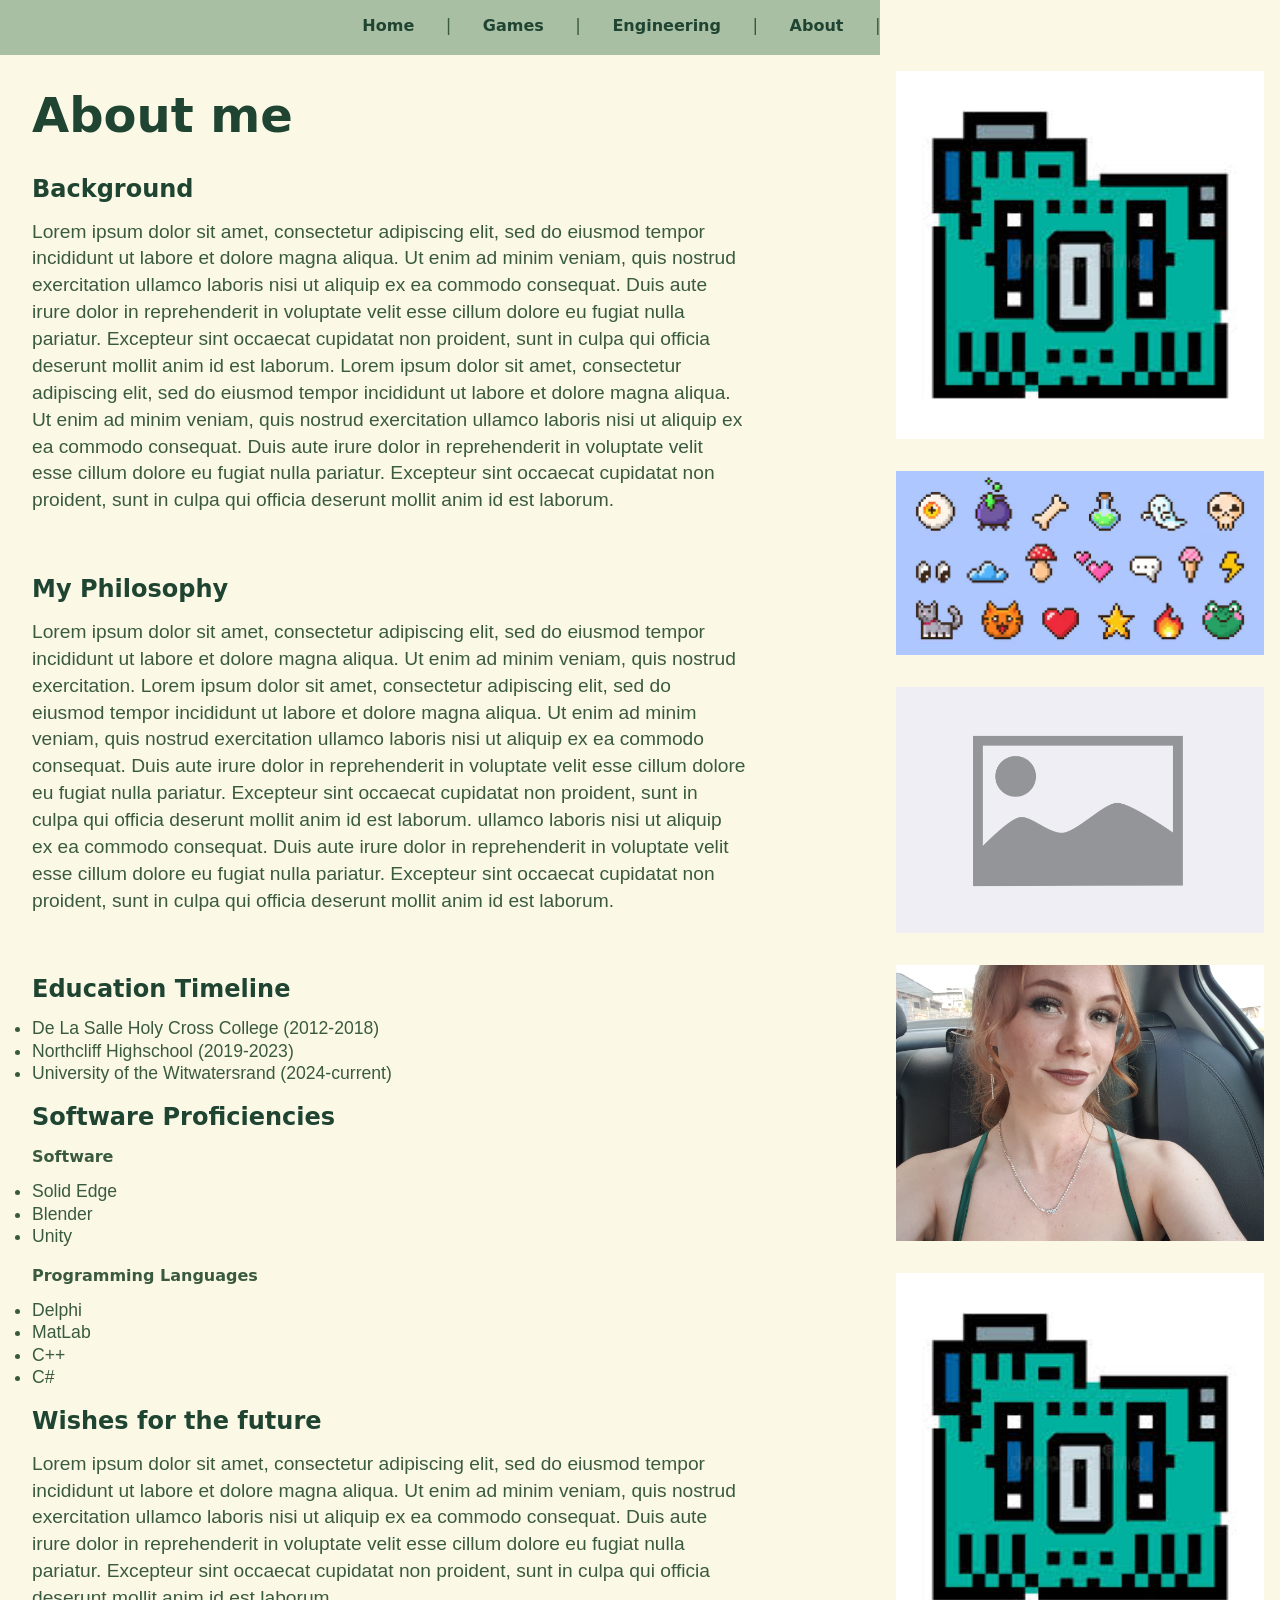
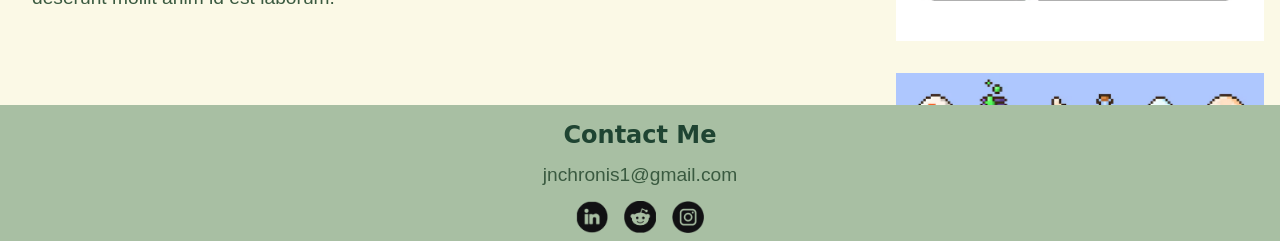
==== HTML/AboutMe.html @ 2c2c568b "adding in download svg and adding more text for loren ipsum" ====
<!DOCTYPE html>
<html lang="en">
<head>
    <meta charset="UTF-8">
    <meta name="viewport" content="width=device-width, initial-scale=1.0">
    <link rel="stylesheet" href="../CSS/style.css">
    <script src="../JS/PersistentElements.js" defer></script>
    <title>JC - About Me</title>
</head>
<body id="about-page-body" class="theme-green-light">
    <div id="nav-wrapper">
        <nav id="persistent-nav"></nav>
        </div>
          <main id="about-content">
        <h1>About me</h1>
        <h2>Background</h2>
        <p>Lorem ipsum dolor sit amet, consectetur adipiscing elit, sed do eiusmod tempor incididunt ut labore et dolore magna aliqua. Ut enim ad minim veniam, quis nostrud exercitation ullamco laboris nisi ut aliquip ex ea commodo consequat. Duis aute irure dolor in reprehenderit in voluptate velit esse cillum dolore eu fugiat nulla pariatur. Excepteur sint occaecat cupidatat non proident, sunt in culpa qui officia deserunt mollit anim id est laborum. Lorem ipsum dolor sit amet, consectetur adipiscing elit, sed do eiusmod tempor incididunt ut labore et dolore magna aliqua. Ut enim ad minim veniam, quis nostrud exercitation ullamco laboris nisi ut aliquip ex ea commodo consequat. Duis aute irure dolor in reprehenderit in voluptate velit esse cillum dolore eu fugiat nulla pariatur. Excepteur sint occaecat cupidatat non proident, sunt in culpa qui officia deserunt mollit anim id est laborum.
</p>
        <h2>My Philosophy</h2>
        <p>Lorem ipsum dolor sit amet, consectetur adipiscing elit, sed do eiusmod tempor incididunt ut labore et dolore magna aliqua. Ut enim ad minim veniam, quis nostrud exercitation. Lorem ipsum dolor sit amet, consectetur adipiscing elit, sed do eiusmod tempor incididunt ut labore et dolore magna aliqua. Ut enim ad minim veniam, quis nostrud exercitation ullamco laboris nisi ut aliquip ex ea commodo consequat. Duis aute irure dolor in reprehenderit in voluptate velit esse cillum dolore eu fugiat nulla pariatur. Excepteur sint occaecat cupidatat non proident, sunt in culpa qui officia deserunt mollit anim id est laborum. ullamco laboris nisi ut aliquip ex ea commodo consequat. Duis aute irure dolor in reprehenderit in voluptate velit esse cillum dolore eu fugiat nulla pariatur. Excepteur sint occaecat cupidatat non proident, sunt in culpa qui officia deserunt mollit anim id est laborum.
</p>
        <h2>Education Timeline</h2>
        <ul>
            <li>De La Salle Holy Cross College (2012-2018)</li>
            <li>Northcliff Highschool (2019-2023)</li>
            <li>University of the Witwatersrand (2024-current)</li>

        </ul>
        <h2>Software Proficiencies</h2>
        <h3>Software</h3>
        <ul>
            <li>Solid Edge</li>
            <li>Blender</li>
            <li>Unity</li>
        </ul>
        <h3>Programming Languages</h3>
        <ul>
            <li>Delphi</li>
            <li>MatLab</li>
            <li>C++</li>
            <li>C#</li>
        </ul>
        <h2>Wishes for the future</h2>
        <p>Lorem ipsum dolor sit amet, consectetur adipiscing elit, sed do eiusmod tempor incididunt ut labore et dolore magna aliqua. Ut enim ad minim veniam, quis nostrud exercitation ullamco laboris nisi ut aliquip ex ea commodo consequat. Duis aute irure dolor in reprehenderit in voluptate velit esse cillum dolore eu fugiat nulla pariatur. Excepteur sint occaecat cupidatat non proident, sunt in culpa qui officia deserunt mollit anim id est laborum.
</p>
</main>
<div id="about-me-carousel">
    <div class="carousel-track-about-me">
        <img src="../Media/engineering.png" alt="">
        <img src="../Media/games.png" alt="">
        <img src="../Media/image.png" alt="">
        <img src="../Media/me.jpg" alt="">

        <!-- duplicated for seamless loop -->
        <img src="../Media/engineering.png" alt="">
        <img src="../Media/games.png" alt="">
        <img src="../Media/image.png" alt="">
        <img src="../Media/me.jpg" alt="">
    </div>
</div>


        <section id="contact-me"></section>
</body>
</html>
---- CSS/style.css ----
* {
    margin: 0;
    padding: 0;
    box-sizing: border-box;
}

/* GLOBAL LAYOUT */
html, body {
    height: 100%;
}

body {
    min-height: 100vh;
    display: flex;
    flex-direction: column;
    overflow-x: hidden;
}

/* font and background variables */
:root {
    --font-header: "Press Start 2P", system-ui;
    --font-body: "Cabin", sans-serif;

    --cream: #fbf9e6;

    /* Green */
    --green-300: #a8bfa3;
    --green-700: #3a5a40;
    --green-900: #1f4432;

    /* Blue */
    --blue-300: #afc4d6;
    --blue-700: #3b5876;
    --blue-900: #2e435e;
}

.theme-green-light {
    --bg-primary: var(--green-300);
    --bg-secondary: var(--cream);

    --text-heading: var(--green-900);
    --text-body: var(--green-700);

    --nav-bg: var(--green-300);
    --footer-bg: var(--cream);

    --link-colour: var(--green-700);
    --link-hover: var(--green-900);
}

.theme-green-dark {
    --bg-primary: var(--green-900);
    --bg-secondary: var(--green-700);

    --text-heading: var(--green-300);
    --text-body: var(--cream);

    --nav-bg: var(--green-900);
    --footer-bg: var(--green-700);

    --link-colour: var(--cream);
    --link-hover: var(--green-300);
}

.theme-blue-light {
    --bg-primary: var(--blue-300);
    --bg-secondary: var(--cream);

    --text-heading: var(--blue-900);
    --text-body: var(--blue-700);

    --nav-bg: var(--blue-300);
    --footer-bg: var(--cream);

    --link-colour: var(--blue-700);
    --link-hover: var(--blue-900);
}

.theme-blue-dark {
    --bg-primary: var(--blue-900);
    --bg-secondary: var(--blue-700);

    --text-heading: var(--blue-300);
    --text-body: var(--cream);

    --nav-bg: var(--blue-900);
    --footer-bg: var(--blue-700);

    --link-colour: var(--cream);
    --link-hover: var(--blue-300);
}

/* Global text */
h1, h2{
    font-family: var(--font-header);
    color: var(--text-heading);
}

a {
    font-family: var(--font-header);
    color: var(--link-colour);
}

h1 {
    padding-bottom: 2rem;
    font-size: 3rem;
}

h2 {
    padding-bottom: 1rem;
    font-size: 1.5rem;
}

h3 {
        font-family: var(--font-header);
        color: var(--text-body);
        font-size: 1rem;
        padding-bottom: 1rem;

}


p {
    padding-bottom: 1.8rem;
    font-family: var(--font-body);
        color: var(--text-body);
    font-variation-settings:
    "wdth" 100;
    font-size: 1.2rem;

    line-height: 1.4;
    margin-bottom: 2rem;
}

li {
    padding-bottom: 0.2rem;
    font-family: var(--font-body);
    color: var(--text-body);
    font-variation-settings:
    "wdth" 100;
    font-size: 1.1rem;

    line-height: 1.1;
    
}

ul {
    padding-bottom: 1rem;
}



/* STICKY NAV */

#persistent-nav {
    grid-area: nav;
    position: sticky;
    top: 0;
    z-index: 1000;
    margin: 0;
    padding-top: 1rem;
    padding-bottom: 0;
    display: flex;
    justify-content: flex-end;
    background-color: var(--nav-bg);
}

#persistent-nav ul {
    display: flex;
    gap: 2rem;
    list-style: none;
    align-items: center;
}

#persistent-nav a {
    font-size: 1rem;
    font-weight: 600;
    color: var(--text-heading);
    text-decoration: none;
}

#persistent-nav a:hover {
    color: var(--text-body);
    text-decoration: underline;
}

/* CONTACT SECTION */

#contact-me {
    grid-area: contact;
    background-color: var(--footer-bg);
    z-index: 10;
    display: flex;
    flex-direction: column;
    align-items: center;
    justify-content: center;
    position: relative;
    text-align: center;
    padding-top: 1rem;

}

#contact-me h2 {
    padding-bottom: 0.8rem;
}

#contact-me p {
    padding-bottom: 0.8rem;
}

#email-address {
    margin: 0;
}

#contact-me ul {
    display: flex;
    justify-content: center;
    align-items: center;
    gap: 1rem;
    list-style-type: none;
    padding: 0;
}

#contact-me img {
    width: 2rem;
    height: 2rem;
}


/* HOME PAGE */

#home-page-body {
    background-color: var(--bg-primary);

    display: grid;
    grid-template-rows: auto auto 1fr auto;
    grid-template-columns: 1.8fr 1.2fr;

    grid-template-areas:
        "nav nav"
        "header holder"
        "image links"
        "contact contact";
}

#preview-image {
    transition: opacity 0.25s ease;
    opacity: 1;
}

#hero-text {
    grid-area: header;
    padding-right: 1rem;
    text-align: right;
}

#web-title {
    font-size: 4.9rem;
    padding-top: 3rem;
    padding-bottom: 0rem;
    line-height: 1;
}

#hero-text h2 {
    font-size: 1rem;
    padding: 0.5rem 0;
    margin-top: 0.5rem;
}

/* HOME LINKS */
#home-image,
#home-links,
#home-links ul {
    min-height: 0;
    min-width: 0;
}

#home-links {
    grid-area: links;
    height: 100%;
}

#home-links ul {
    height: 100%;
    display: flex;
    flex-direction: column;
    justify-content: space-evenly;
    list-style: none;
}

#home-links a {
    font-size: 2.3rem;
    font-weight: 600;
    text-decoration: none;
        color: var(--text-heading);
}

#home-links a:hover {
        color: var(--text-body);
}

/* IMAGE */
#home-image {
    grid-area: image;
    padding: 1rem;
    display: flex;
    justify-content: right;
    width: 100%;
    height: 100%;
}

#home-image img {
    height: 100%;
    width: auto;
    object-fit: contain;
}

/* ABOUT PAGE */


/* Carousel */
#about-page-body {
    background-color: var(--bg-secondary);
    min-height: 100vh;
    display: grid;

    grid-template-columns: 1fr 400px;
    grid-template-rows: auto 1fr auto;

    grid-template-areas:
        "nav nav"
        "content image"
        "contact contact";
}

#about-me-carousel {
    grid-area: image;

   /* width: 400px;*/
    height: 100%;

    overflow: hidden;

    justify-self: end;
    align-self: stretch;

    position: relative;
}

#about-content {
    grid-area: content;
    padding: 2rem;
    margin-right: 8vw;
}


#about-page-body #contact-me {
    background-color: var(--bg-primary);
}

.carousel-track-about-me {
    display: flex;
    flex-direction: column;
    animation: scrollUp 50s linear infinite;
}

.carousel-track-about-me img {
    width: 100%;
    padding: 1rem;
    height: auto;
    display: block;
}

@keyframes scrollUp {
    0% {
        transform: translateY(0);
    }
    100% {
        transform: translateY(-50%);
    }
}

/* pause on hover */
#about-me-carousel:hover .carousel-track-about-me {
    animation-play-state: paused;
}


/* GAMES PAGE*/
#games-page-body {
    background-color: var(--bg-primary);
    display: grid;
    grid-template-rows: auto auto 1fr auto;
    grid-template-areas:
        "nav"
        "header"
        "content"
        "contact";

}

#Games {
    grid-area: content;
}

#games-page-body h1 {
        padding-top: 2rem;
}

#games-page-body h1,
#games-page-body h2 {
    
    grid-area: header;
    display: flex;
    justify-content: center;
    padding-left: 2rem;
}

.game-section {
    margin-bottom: 2rem;
}

.carousel-games
{
    display: flex;
    align-items: center;
    justify-content: center;
    gap: 2rem;
}

.carousel-track
{
    display: flex;
    gap: 2rem;
}

.game-card
{
    width: 20rem;
    display: flex;
    flex-direction: column;
    align-items: center;

    cursor: pointer;
}

.game-thumbnail
{
    width: 100%;
    aspect-ratio: 16 / 9;
    object-fit: cover;
    border-radius: 1rem;
}

.game-title
{
    margin-top: 0.75rem;
    text-align: center;
}

#Games button {
    border: 0;
    font-size: 1rem;
    transform: translateY(-40%);
    width: 2rem;
    height: 3rem;
    background: rgba(0,0,0,0.2);
    color: rgb(0, 0, 0);
    border-radius: 40%;
    backdrop-filter: blur(4px);
}

#back-to-games {
    grid-area: return;
    padding: 1rem;
}

/*INDIVIDUAL BOARDGAME PAGE*/

#indiv-boardgame-page-body {
    background-color: var(--bg-secondary);
   /* min-height: 100vh;*/
    display: grid;
    grid-template-rows: auto auto 1fr auto;
    grid-template-areas:
        "nav"
        "return"
        "content"
        "contact";
}

#indiv-boardgame-page-body #contact-me {
    grid-area: contact;
    background-color: var(--bg-primary);
}

#boardgame-page {
    grid-area: content;
    max-width: 1920px;
    width: 100%;
    padding-left: 2rem;
    padding-right: 4rem;

}

#boardgame-page header {
    margin-top: 1rem;
    margin-bottom: 2rem;
}

#game-title {
    padding-bottom: 0.1rem;
}

#game-meta {
    font-style: bold;
    margin: 0;
    padding: 0;
    
}


#boardgame-page p {
    margin-bottom: 2rem;
}


#boardgame-page .hero-image {
    display: flex;
    flex-direction: column;
    align-items: center;
    text-align: center;
    justify-self: center;
    width: 100%;
    max-width: 40rem;
    margin-bottom: 2rem;
}

.hero-image img {
    width: 1rem;
    height: auto;
    border-radius: 0.5rem;
}

#play-title {
    display: flex;
        justify-content: center;
        margin: 0;
}

#download-links {
    display: flex;
    flex-direction: row;
    align-items: center;
    justify-content: center;
    gap: 10rem;
    width: 100%;
    margin-top: 3rem;
    margin-bottom: 3rem;
}

#download-links a {
    font-family: var(--font-body);
    font-size: 1.2rem;
    text-decoration: none;
    padding: 0.8rem 1.2rem;

    color: var(--text-heading);

    transition: transform 0.2s ease;
}


#download-links a:hover {
    transform: translateY(-2px);
}


.image-pair {
    display: grid;
    align-items: center;
    text-align: center;
    justify-self: center;
    grid-auto-flow: column;
    grid-auto-columns: 1fr;
    gap: 1rem;
    width: 100%;
    max-width: 50rem;
    margin-bottom: 2rem;
}

.image-pair img,
.hero-image img {
    width: 100%;
    height: auto;
    border-radius: 0.5rem;
    object-fit:scale-down;
}

.download-icon {
    width: 1.2rem;
    height: 1.2rem;
    flex-shrink: 0;
    transform: translateY(10%);
}





/*INDIVIDUAL VIDEOGAME PAGE*/


/*INDIVIDUAL GAMEBLOG PAGE*/
#indiv-gameblog-page-body {
    background-color: var(--bg-secondary);
   /* min-height: 100vh;*/
    display: grid;
    grid-template-rows: auto auto 1fr auto;

    grid-template-areas:
        "nav"
        "return"
        "content"
        "contact";
}

#indiv-gameblog-page-body #contact-me {
    grid-area: contact;
    background-color: var(--bg-primary);
}

#blog-page {
    grid-area: content;
}

#back-to-games {
    grid-area: return;
    padding: 1rem;
}

#project-container {
    grid-area: content;
    max-width: 1920px;
    width: 100%;
    padding-left: 2rem;
    padding-right: 4rem;
}

.project-header {
    margin-top: 1rem;
    margin-bottom: 2rem;
}

.project-header p {
    margin-bottom: 0;
    padding: 0;
}

.project-header h1 {
        margin-bottom: 0;
    padding: 0;
}

.project-text-block {
    margin-bottom: 2rem;
}

#blog-page .hero-image {
    display: flex;
    flex-direction: column;
    align-items: center;
    text-align: center;
    justify-self: center;
    width: 100%;
    max-width: 40rem;
    margin-bottom: 2rem;
}

#hero-image img {
    width: 1rem;
    height: auto;
    border-radius: 0.5rem;
}



.project-image-group {
    display: grid;
    display: flex;
    align-items: center;
    text-align: center;
    justify-self: center;
    grid-auto-flow: column;
    grid-auto-columns: 1fr;
    gap: 1rem;
    width: 100%;
    max-width: 50rem;
    margin-bottom: 2rem;
}

.project-image-group img,
.project-image-block img {
    width: 100%;
    height: auto;
    border-radius: 0.5rem;
    object-fit:scale-down;
}

.download-icon {
    width: 1.2rem;
    height: 1.2rem;
    flex-shrink: 0;
}

.download-link {
    display: inline-flex; 
    align-items: center;
    gap: 0.6rem;
    font-family: var(--font-body);
    text-decoration: none;

    padding: 0.8rem 1.2rem;
    border-radius: 0.5rem;

    background-color: var(--bg-secondary);
    color: var(--text-heading);

    transition: transform 0.2s ease;
}

.download-link:hover {
    transform: translateY(-2px);
}

/* ENGINEERING PAGE */
#engineering-page-body {
    background-color: var(--bg-primary);

    display: grid;
    grid-template-rows: auto auto 1fr auto;

    grid-template-areas:
        "nav"
        "header"
        "content"
        "contact";

}

#engineering-page-body h1 {
    grid-area: header;
    display: flex;
    justify-content: center;
    align-content: center;
    padding-top: 2rem;

}

#projects-container {
    grid-area: content;
    display: grid;
    grid-template-columns: repeat(2, 30rem);
    justify-content: center;
    justify-items: center;
    column-gap: 3rem;
    row-gap: 2rem;

    max-width: 900px;
    margin: 0 auto;
    padding: 2rem;
}

/* CARD */
.project-card {
   /* background-color:var(--bg-secondary);*/
    width: 25rem;
    height: 18rem;
    display: flex;
    flex-direction: column;
    align-items: center;
    cursor: pointer;
    border: none;
    transition: transform 0.3s ease;
    margin-bottom: 10rem;
}



.project-thumbnail {
    padding-top: 1rem;
    width: 23rem;
    height: 15rem ;
    max-width: 100%;

    object-fit: cover;
    display: block;

    border-radius: 0.5rem;
}

/* TITLE */
.project-title {
    font-family: var(--font-body);
    margin-top: 0.75rem;
    font-size: 1.1rem;
    font-weight: 500;
    text-align: center;
}

/* STAGGER EFFECT FOR PROJECTS (ZIG-ZAG) */
.project-card:nth-child(even) {
    transform: translateY(15rem);
}

/*INDIVIDUAL ENGINEERING PAGE*/

#indiv-engineering-page-body {
    background-color: var(--bg-secondary);
   /* min-height: 100vh;*/
    display: grid;
    grid-template-rows: auto auto 1fr auto;

    grid-template-areas:
        "nav"
        "return"
        "content"
        "contact";
}

#indiv-engineering-page-body #contact-me {
    grid-area: contact;
    background-color: var(--bg-primary);
}

#back-to-eng {
    grid-area: return;
    padding: 1rem;
}

#project-container {
    grid-area: content;
    max-width: 1920px;
    width: 100%;
    padding-left: rem;
    padding-right: 4rem;
}

.project-header {
    margin-top: 1rem;
    margin-bottom: 2rem;
}

.project-header p {
    margin-bottom: 0;
    padding: 0;
}

.project-header h1 {
        margin-bottom: 0;
    padding: 0;
}

.project-text-block {
    margin-bottom: 2rem;
}

.project-image-block {
    display: flex;
    flex-direction: column;
    align-items: center;
    text-align: center;
    justify-self: center;
    width: 100%;
    max-width: 40rem;
    margin-bottom: 2rem;
}

.project-image-block img {
    width: 20rem;
    height: auto;
    border-radius: 0.5rem;
}

.project-download-block {
    display: flex;
    flex-direction: column;
    align-items: center;
    justify-content: center;

    width: 100%;
    margin-top: 4rem;
    margin-bottom: 2rem;
}



.project-image-group {
    display: grid;
    display: flex;
    align-items: center;
    text-align: center;
    justify-self: center;
    grid-auto-flow: column;
    grid-auto-columns: 1fr;
    gap: 1rem;
    width: 100%;
    max-width: 50rem;
    margin-bottom: 2rem;
}

.project-image-group img,
.project-image-block img {
    width: 100%;
    height: auto;
    border-radius: 0.5rem;
    object-fit:scale-down;
}

.download-icon {
    width: 1.2rem;
    height: 1.2rem;
    flex-shrink: 0;
}

.download-link {
    display: inline-flex; 
    align-items: center;
    gap: 0.6rem;
    font-family: var(--font-body);
    text-decoration: none;

    padding: 0.8rem 1.2rem;
    border-radius: 0.5rem;

    background-color: var(--bg-secondary);
    color: var(--text-heading);

    transition: transform 0.2s ease;
}

.download-link:hover {
    transform: translateY(-2px);
}
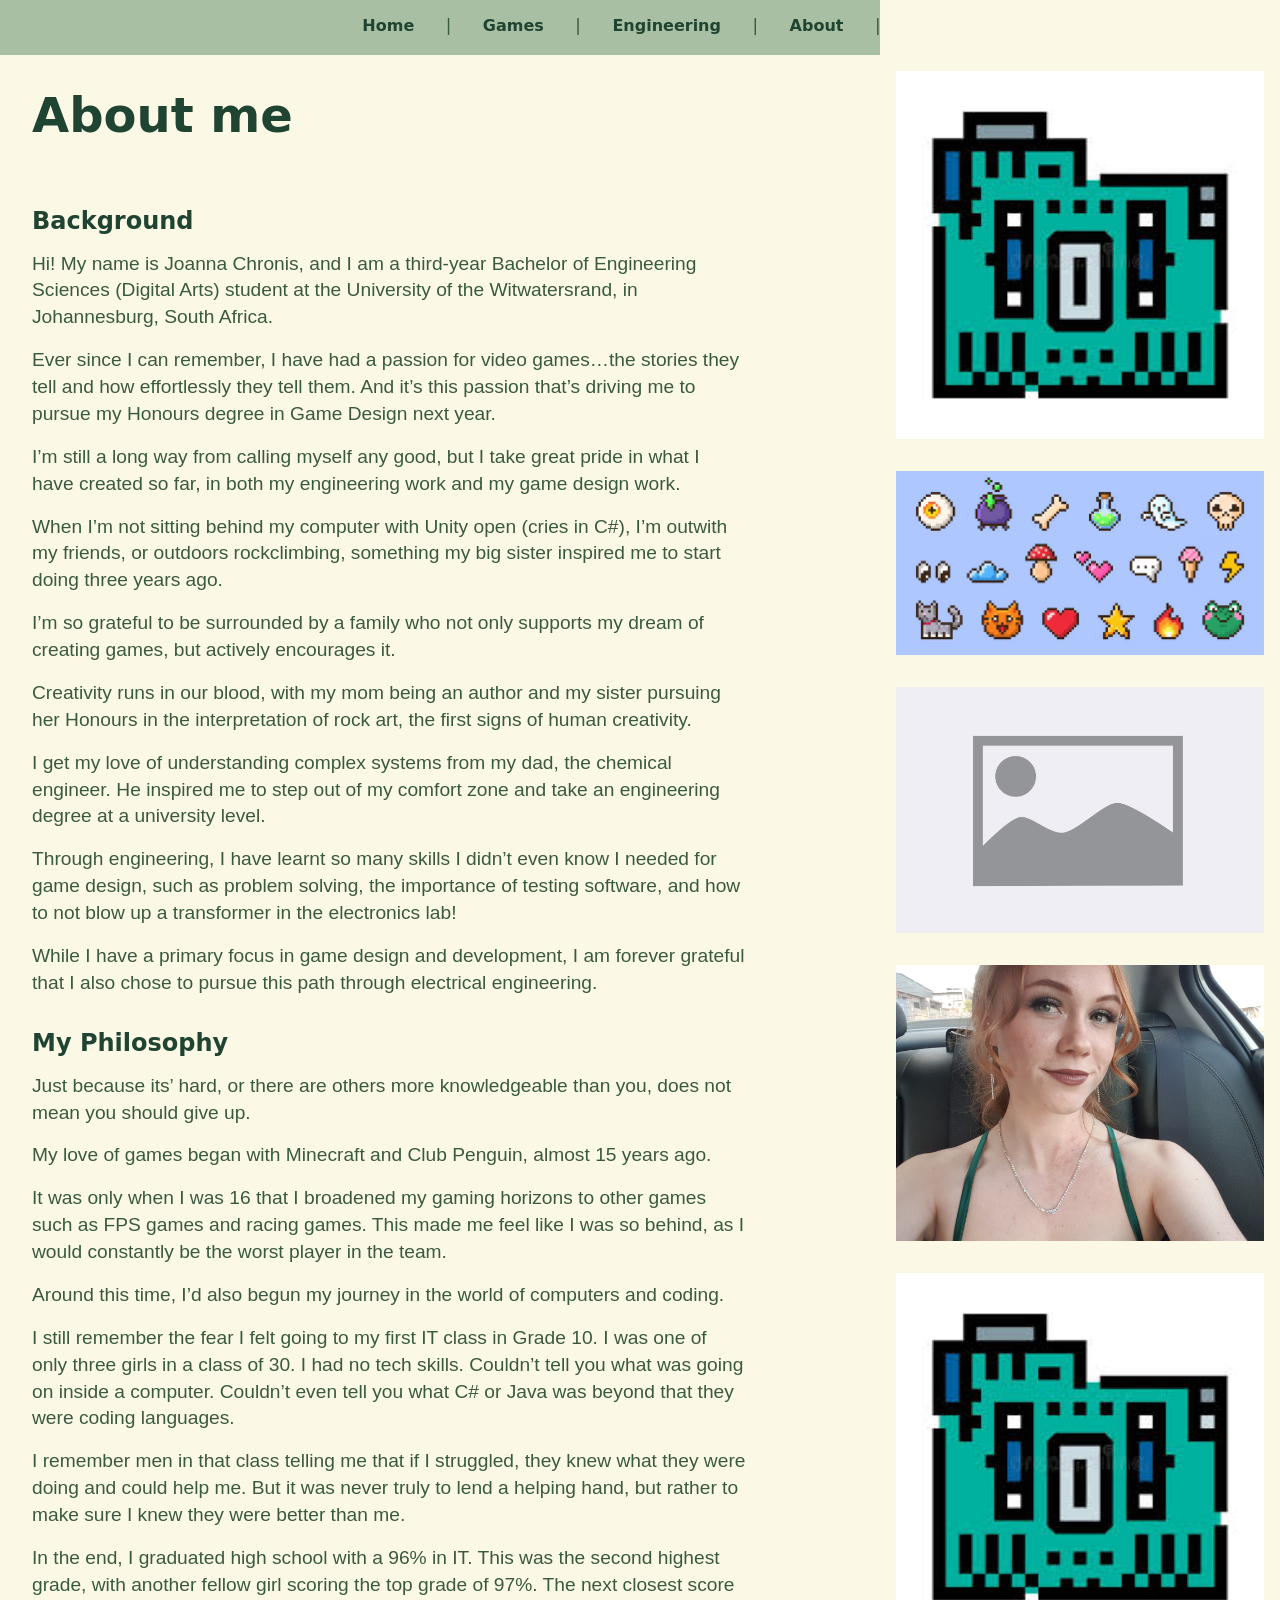
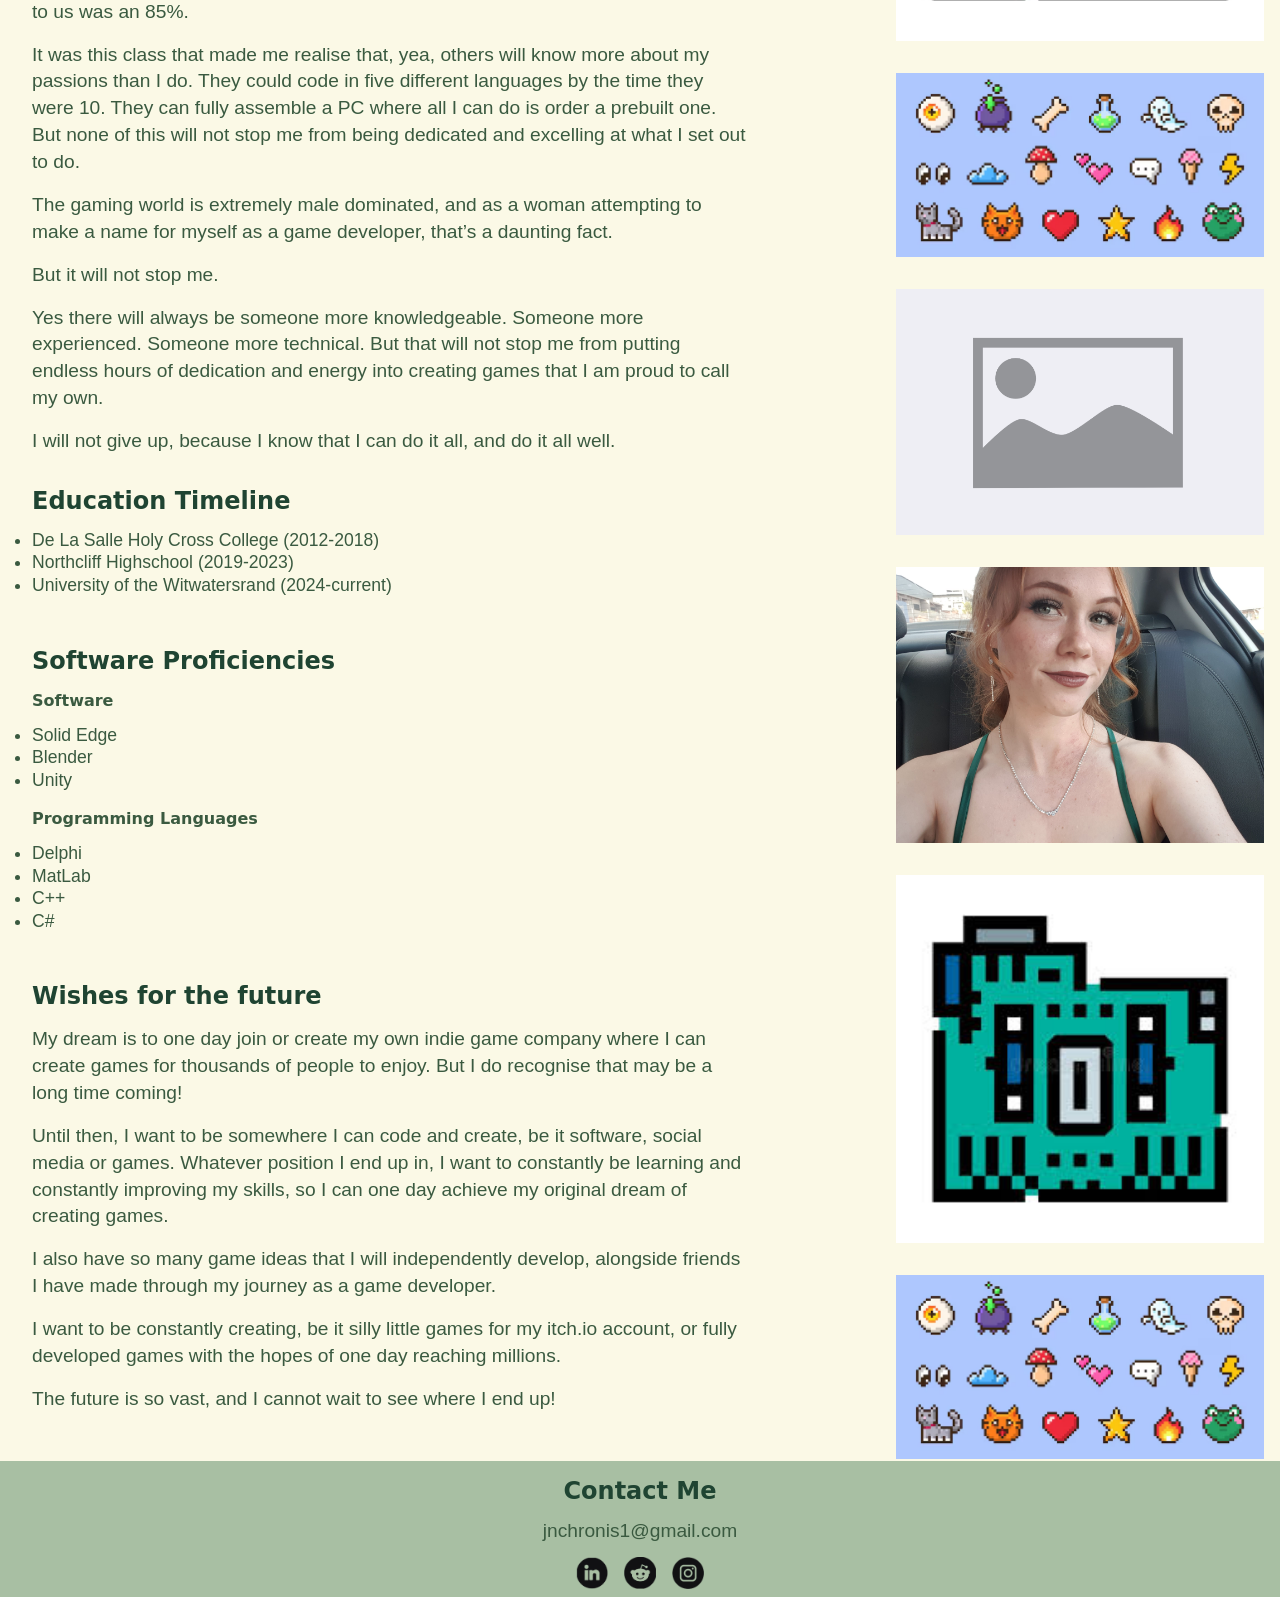
==== commit 95264a3c: "About Me text - no images yet" ====
--- a/HTML/AboutMe.html
+++ b/HTML/AboutMe.html
@@ -13,13 +13,36 @@
         </div>
           <main id="about-content">
         <h1>About me</h1>
+
+
         <h2>Background</h2>
-        <p>Lorem ipsum dolor sit amet, consectetur adipiscing elit, sed do eiusmod tempor incididunt ut labore et dolore magna aliqua. Ut enim ad minim veniam, quis nostrud exercitation ullamco laboris nisi ut aliquip ex ea commodo consequat. Duis aute irure dolor in reprehenderit in voluptate velit esse cillum dolore eu fugiat nulla pariatur. Excepteur sint occaecat cupidatat non proident, sunt in culpa qui officia deserunt mollit anim id est laborum. Lorem ipsum dolor sit amet, consectetur adipiscing elit, sed do eiusmod tempor incididunt ut labore et dolore magna aliqua. Ut enim ad minim veniam, quis nostrud exercitation ullamco laboris nisi ut aliquip ex ea commodo consequat. Duis aute irure dolor in reprehenderit in voluptate velit esse cillum dolore eu fugiat nulla pariatur. Excepteur sint occaecat cupidatat non proident, sunt in culpa qui officia deserunt mollit anim id est laborum.
-</p>
+        <p>Hi! My name is Joanna Chronis, and I am a third-year Bachelor of Engineering Sciences (Digital Arts) student at the University of the Witwatersrand, in Johannesburg, South Africa. </p>
+        <p>Ever since I can remember, I have had a passion for video games…the stories they tell and how effortlessly they tell them. And it’s this passion that’s driving me to pursue my Honours degree in Game Design next year. </p>
+        <p>I’m still a long way from calling myself any good, but I take great pride in what I have created so far, in both my engineering work and my game design work. </p>
+        <p>When I’m not sitting behind my computer with Unity open (cries in C#), I’m outwith my friends, or outdoors rockclimbing, something my big sister inspired me to start doing three years ago.</p>
+        <p>I’m so grateful to be surrounded by a family who not only supports my dream of creating games, but actively encourages it. </p>
+        <p>Creativity runs in our blood, with my mom being an author and my sister pursuing her Honours in the interpretation of rock art, the first signs of human creativity. </p>
+        <p>I get my love of understanding complex systems from my dad, the chemical engineer. He inspired me to step out of my comfort zone and take an engineering degree at a university level. </p>
+        <p>Through engineering, I have learnt so many skills I didn’t even know I needed for game design, such as problem solving, the importance of testing software, and how to not blow up a transformer in the electronics lab! </p>
+        <p>While I have a primary focus in game design and development, I am forever grateful that I also chose to pursue this path through electrical engineering. </p>
+        
+        
         <h2>My Philosophy</h2>
-        <p>Lorem ipsum dolor sit amet, consectetur adipiscing elit, sed do eiusmod tempor incididunt ut labore et dolore magna aliqua. Ut enim ad minim veniam, quis nostrud exercitation. Lorem ipsum dolor sit amet, consectetur adipiscing elit, sed do eiusmod tempor incididunt ut labore et dolore magna aliqua. Ut enim ad minim veniam, quis nostrud exercitation ullamco laboris nisi ut aliquip ex ea commodo consequat. Duis aute irure dolor in reprehenderit in voluptate velit esse cillum dolore eu fugiat nulla pariatur. Excepteur sint occaecat cupidatat non proident, sunt in culpa qui officia deserunt mollit anim id est laborum. ullamco laboris nisi ut aliquip ex ea commodo consequat. Duis aute irure dolor in reprehenderit in voluptate velit esse cillum dolore eu fugiat nulla pariatur. Excepteur sint occaecat cupidatat non proident, sunt in culpa qui officia deserunt mollit anim id est laborum.
-</p>
-        <h2>Education Timeline</h2>
+       <p>Just because its’ hard, or there are others more knowledgeable than you, does not mean you should give up. </p>
+       <p>My love of games began with Minecraft and Club Penguin, almost 15 years ago. </p>
+       <p>It was only when I was 16 that I broadened my gaming horizons to other games such as FPS games and racing games. This made me feel like I was so behind, as I would constantly be the worst player in the team. </p>
+       <p>Around this time, I’d also begun my journey in the world of computers and coding. </p>
+       <p>I still remember the fear I felt going to my first IT class in Grade 10. I was one of only three girls in a class of 30. I had no tech skills. Couldn’t tell you what was going on inside a computer. Couldn’t even tell you what C# or Java was beyond that they were coding languages. </p>
+        <p>I remember men in that class telling me that if I struggled, they knew what they were doing and could help me. But it was never truly to lend a helping hand, but rather to make sure I knew they were better than me.</p>
+        <p>In the end, I graduated high school with a 96% in IT. This was the second highest grade, with another fellow girl scoring the top grade of 97%. The next closest score to us was an 85%. </p>
+        <p>It was this class that made me realise that, yea, others will know more about my passions than I do. They could code in five different languages by the time they were 10. They can fully assemble a PC where all I can do is order a prebuilt one. But none of this will not stop me from being dedicated and excelling at what I set out to do. </p>
+        <p>The gaming world is extremely male dominated, and as a woman attempting to make a name for myself as a game developer, that’s a daunting fact. </p>
+        <p>But it will not stop me. </p>
+        <p>Yes there will always be someone more knowledgeable. Someone more experienced. Someone more technical. But that will not stop me from putting endless hours of dedication and energy into creating games that I am proud to call my own. </p>
+        <p>I will not give up, because I know that I can do it all, and do it all well.</p>
+
+
+       <h2>Education Timeline</h2>
         <ul>
             <li>De La Salle Holy Cross College (2012-2018)</li>
             <li>Northcliff Highschool (2019-2023)</li>
@@ -41,8 +64,11 @@
             <li>C#</li>
         </ul>
         <h2>Wishes for the future</h2>
-        <p>Lorem ipsum dolor sit amet, consectetur adipiscing elit, sed do eiusmod tempor incididunt ut labore et dolore magna aliqua. Ut enim ad minim veniam, quis nostrud exercitation ullamco laboris nisi ut aliquip ex ea commodo consequat. Duis aute irure dolor in reprehenderit in voluptate velit esse cillum dolore eu fugiat nulla pariatur. Excepteur sint occaecat cupidatat non proident, sunt in culpa qui officia deserunt mollit anim id est laborum.
-</p>
+<p>My dream is to one day join or create my own indie game company where I can create games for thousands of people to enjoy. But I do recognise that may be a long time coming!</p>
+<p>Until then, I want to be somewhere I can code and create, be it software, social media or games. Whatever position I end up in, I want to constantly be learning and constantly improving my skills, so I can one day achieve my original dream of creating games. </p>
+<p>I also have so many game ideas that I will independently develop, alongside friends I have made through my journey as a game developer. </p>
+<p>I want to be constantly creating, be it silly little games for my itch.io account, or fully developed games with the hopes of one day reaching millions. </p>
+<p>The future is so vast, and I cannot wait to see where I end up!</p>
 </main>
 <div id="about-me-carousel">
     <div class="carousel-track-about-me">
@@ -50,9 +76,17 @@
         <img src="../Media/games.png" alt="">
         <img src="../Media/image.png" alt="">
         <img src="../Media/me.jpg" alt="">
+                <img src="../Media/engineering.png" alt="">
+        <img src="../Media/games.png" alt="">
+        <img src="../Media/image.png" alt="">
+        <img src="../Media/me.jpg" alt="">
 
         <!-- duplicated for seamless loop -->
         <img src="../Media/engineering.png" alt="">
+        <img src="../Media/games.png" alt="">
+        <img src="../Media/image.png" alt="">
+        <img src="../Media/me.jpg" alt="">
+                <img src="../Media/engineering.png" alt="">
         <img src="../Media/games.png" alt="">
         <img src="../Media/image.png" alt="">
         <img src="../Media/me.jpg" alt="">
--- a/CSS/style.css
+++ b/CSS/style.css
@@ -351,6 +351,15 @@
     grid-area: content;
     padding: 2rem;
     margin-right: 8vw;
+}
+
+#about-content h2 {
+    margin-top: 2rem;
+}
+
+#about-content p {
+    padding-bottom: 0;
+    margin-bottom: 1rem;
 }
 
 
@@ -525,7 +534,7 @@
 }
 
 
-#boardgame-page .hero-image {
+.hero-image {
     display: flex;
     flex-direction: column;
     align-items: center;
@@ -577,6 +586,122 @@
 
 
 .image-pair {
+    display: flex;
+    flex-wrap: wrap;
+    justify-content: center;
+    align-items: center;
+
+    gap: 1rem;
+
+    width: 100%;
+    margin-bottom: 2rem;
+}
+
+.hero-image img {
+    width: 100%;
+    height: auto;
+    border-radius: 0.5rem;
+    object-fit:scale-down;
+}
+.image-pair img {
+    flex: 0 0 auto;
+
+    height: 16rem;
+    width: auto;
+
+    object-fit: contain;
+    border-radius: 0.5rem;
+}
+
+.download-icon {
+    width: 1.2rem;
+    height: 1.2rem;
+    flex-shrink: 0;
+    transform: translateY(10%);
+}
+
+
+
+
+
+/*INDIVIDUAL VIDEOGAME PAGE*/
+
+#indiv-videogame-page-body {
+    background-color: var(--bg-secondary);
+   /* min-height: 100vh;*/
+    display: grid;
+    grid-template-rows: auto auto 1fr auto;
+    grid-template-areas:
+        "nav"
+        "return"
+        "content"
+        "contact";
+}
+
+#indiv-videogame-page-body #contact-me {
+    grid-area: contact;
+    background-color: var(--bg-primary);
+}
+
+#videogame-page {
+    grid-area: content;
+    max-width: 1920px;
+    width: 100%;
+    padding-left: 2rem;
+    padding-right: 4rem;
+
+}
+
+#videogame-page header {
+    margin-top: 1rem;
+    margin-bottom: 2rem;
+}
+
+
+#videogame-page p {
+    margin-bottom: 1rem;
+}
+
+#videogame-page ul {
+        margin-bottom: 2rem;
+
+}
+
+#play-title {
+    display: flex;
+        justify-content: center;
+        margin: 0;
+}
+
+#download-links {
+    display: flex;
+    flex-direction: row;
+    align-items: center;
+    justify-content: center;
+    gap: 10rem;
+    width: 100%;
+    margin-top: 3rem;
+    margin-bottom: 3rem;
+}
+
+#download-links a {
+    font-family: var(--font-body);
+    font-size: 1.2rem;
+    text-decoration: none;
+    padding: 0.8rem 1.2rem;
+
+    color: var(--text-heading);
+
+    transition: transform 0.2s ease;
+}
+
+
+#download-links a:hover {
+    transform: translateY(-2px);
+}
+
+
+.image-pair {
     display: grid;
     align-items: center;
     text-align: center;
@@ -603,12 +728,6 @@
     flex-shrink: 0;
     transform: translateY(10%);
 }
-
-
-
-
-
-/*INDIVIDUAL VIDEOGAME PAGE*/
 
 
 /*INDIVIDUAL GAMEBLOG PAGE*/
@@ -617,7 +736,6 @@
    /* min-height: 100vh;*/
     display: grid;
     grid-template-rows: auto auto 1fr auto;
-
     grid-template-areas:
         "nav"
         "return"
@@ -632,106 +750,90 @@
 
 #blog-page {
     grid-area: content;
-}
-
-#back-to-games {
-    grid-area: return;
-    padding: 1rem;
-}
-
-#project-container {
-    grid-area: content;
     max-width: 1920px;
     width: 100%;
     padding-left: 2rem;
     padding-right: 4rem;
-}
-
-.project-header {
+
+}
+
+#blog-title {
+    padding: 0;
+}
+
+#blog-page header {
     margin-top: 1rem;
     margin-bottom: 2rem;
 }
 
-.project-header p {
-    margin-bottom: 0;
-    padding: 0;
-}
-
-.project-header h1 {
-        margin-bottom: 0;
-    padding: 0;
-}
-
-.project-text-block {
-    margin-bottom: 2rem;
-}
-
-#blog-page .hero-image {
-    display: flex;
-    flex-direction: column;
-    align-items: center;
-    text-align: center;
-    justify-self: center;
-    width: 100%;
-    max-width: 40rem;
-    margin-bottom: 2rem;
-}
-
-#hero-image img {
-    width: 1rem;
-    height: auto;
+
+#blog-page p {
+    margin-bottom: 1rem;
+}
+
+#blog-page ul {
+        margin-bottom: 2rem;
+
+}
+
+
+#download-links {
+    display: flex;
+    flex-direction: row;
+    align-items: center;
+    justify-content: center;
+    gap: 10rem;
+    width: 100%;
+    margin-top: 3rem;
+    margin-bottom: 3rem;
+}
+
+#download-links a {
+    font-family: var(--font-body);
+    font-size: 1.2rem;
+    text-decoration: none;
+    padding: 0.8rem 1.2rem;
+
+    color: var(--text-heading);
+
+    transition: transform 0.2s ease;
+}
+
+
+#download-links a:hover {
+    transform: translateY(-2px);
+}
+
+
+.blog-image-pair {
+    display: flex;
+    flex-wrap: wrap;
+    justify-content: center;
+    align-items: center;
+
+    gap: 1rem;
+
+    width: 100%;
+    margin-bottom: 2rem;
+}
+
+.blog-image-pair img {
+    flex: 0 0 auto;
+
+    height: 16rem;
+    width: auto;
+
+    object-fit: contain;
     border-radius: 0.5rem;
-}
-
-
-
-.project-image-group {
-    display: grid;
-    display: flex;
-    align-items: center;
-    text-align: center;
-    justify-self: center;
-    grid-auto-flow: column;
-    grid-auto-columns: 1fr;
-    gap: 1rem;
-    width: 100%;
-    max-width: 50rem;
-    margin-bottom: 2rem;
-}
-
-.project-image-group img,
-.project-image-block img {
-    width: 100%;
-    height: auto;
-    border-radius: 0.5rem;
-    object-fit:scale-down;
 }
 
 .download-icon {
     width: 1.2rem;
     height: 1.2rem;
     flex-shrink: 0;
-}
-
-.download-link {
-    display: inline-flex; 
-    align-items: center;
-    gap: 0.6rem;
-    font-family: var(--font-body);
-    text-decoration: none;
-
-    padding: 0.8rem 1.2rem;
-    border-radius: 0.5rem;
-
-    background-color: var(--bg-secondary);
-    color: var(--text-heading);
-
-    transition: transform 0.2s ease;
-}
-
-.download-link:hover {
-    transform: translateY(-2px);
-}
+    transform: translateY(10%);
+}
+
 
 /* ENGINEERING PAGE */
 #engineering-page-body {
@@ -887,7 +989,6 @@
     flex-direction: column;
     align-items: center;
     justify-content: center;
-
     width: 100%;
     margin-top: 4rem;
     margin-bottom: 2rem;
@@ -896,25 +997,22 @@
 
 
 .project-image-group {
-    display: grid;
-    display: flex;
-    align-items: center;
-    text-align: center;
-    justify-self: center;
-    grid-auto-flow: column;
-    grid-auto-columns: 1fr;
+    display: flex;
+    flex-wrap: wrap;
+    justify-content: center;
+    align-items: center;
     gap: 1rem;
     width: 100%;
-    max-width: 50rem;
     margin-bottom: 2rem;
 }
 
 .project-image-group img,
 .project-image-block img {
-    width: 100%;
-    height: auto;
+    flex: 0 0 auto;
+    height: 16rem;
+    width: auto;
+    object-fit: contain;
     border-radius: 0.5rem;
-    object-fit:scale-down;
 }
 
 .download-icon {
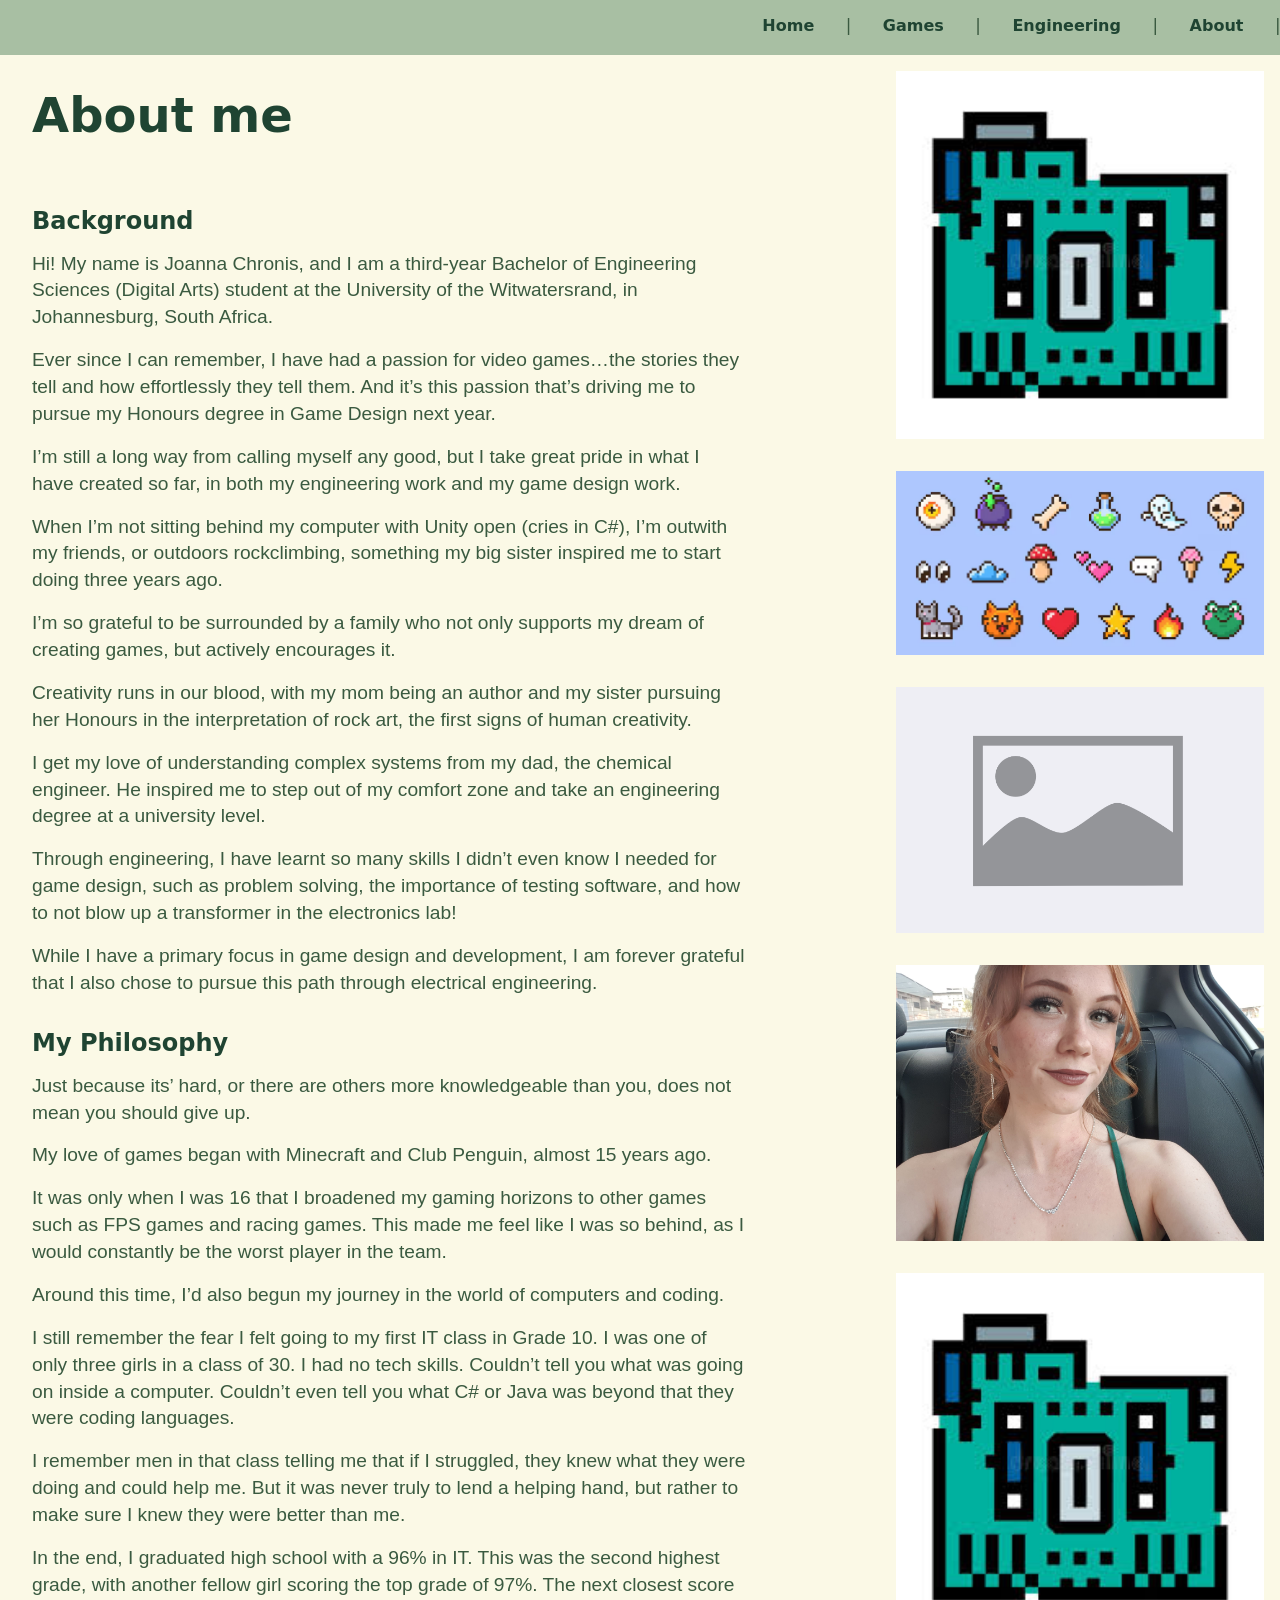
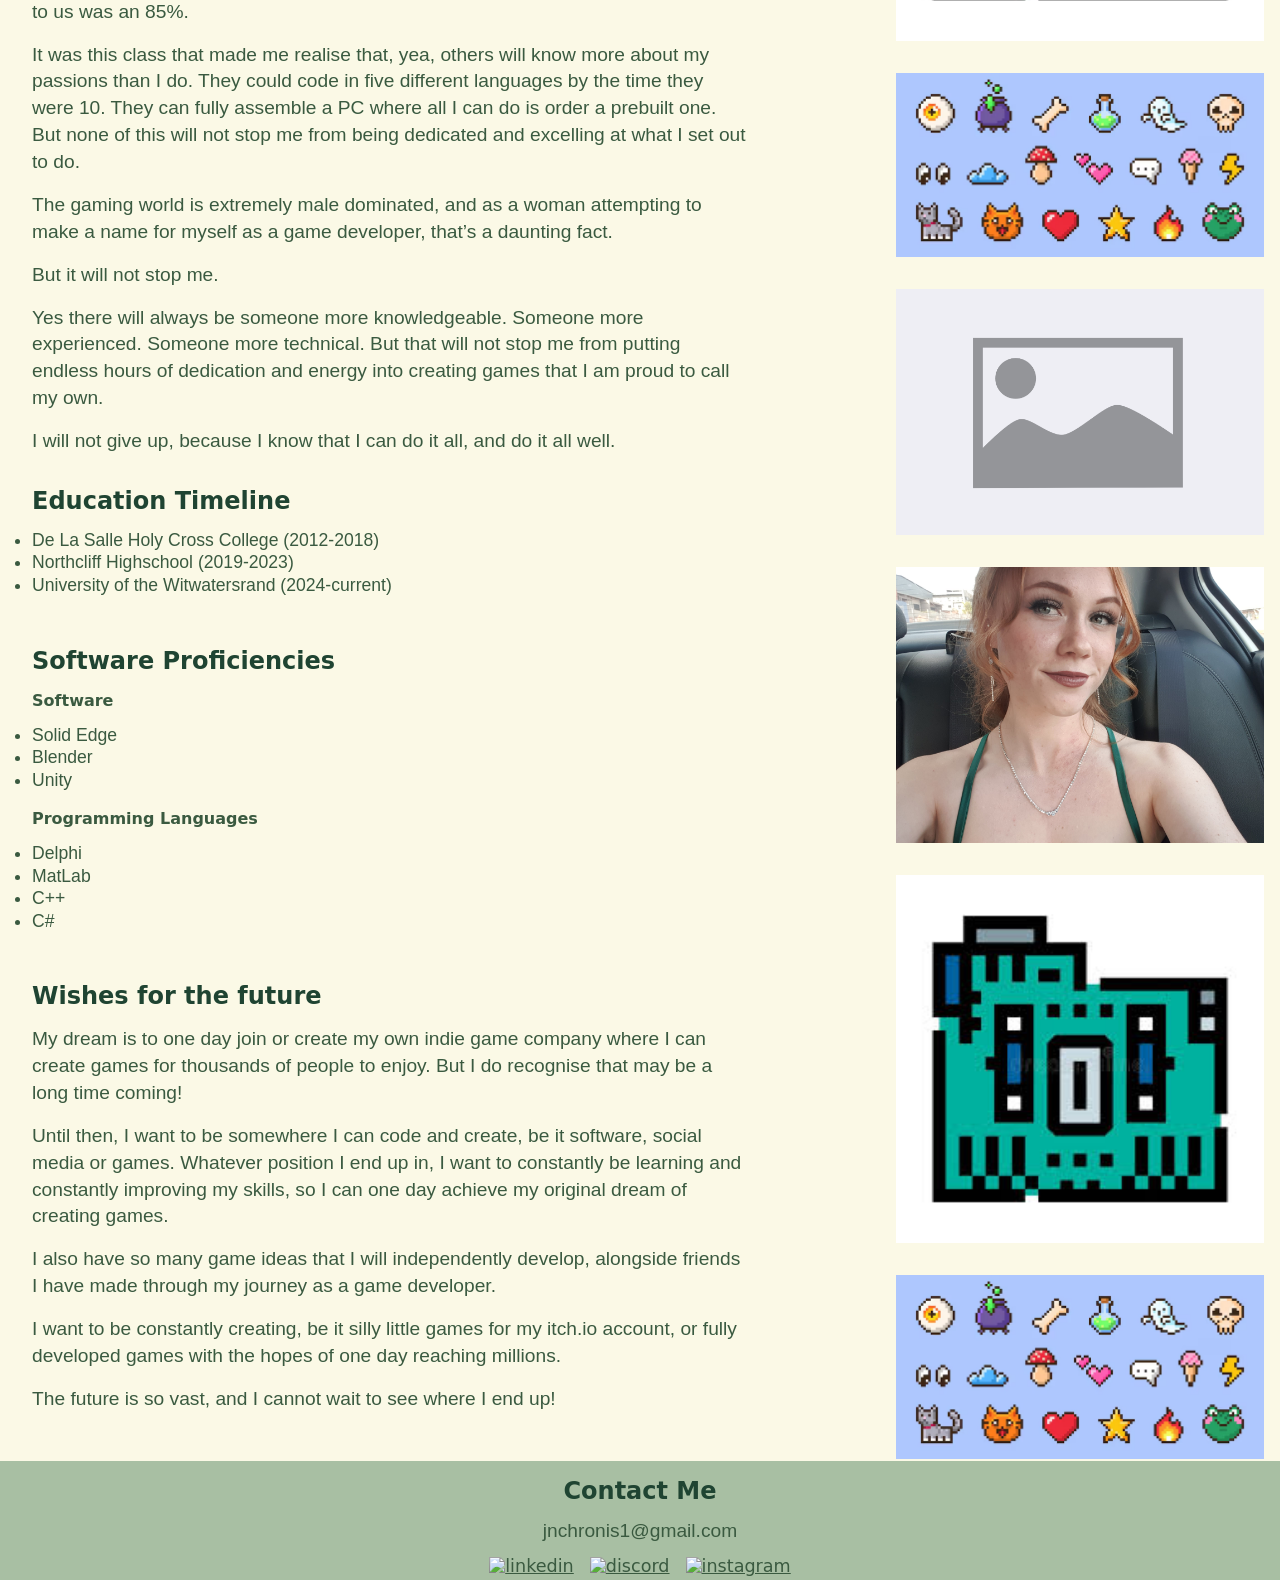
==== commit 364cbf81: "Fixed Nav bar on about-me page" ====
--- a/HTML/AboutMe.html
+++ b/HTML/AboutMe.html
@@ -8,9 +8,9 @@
     <title>JC - About Me</title>
 </head>
 <body id="about-page-body" class="theme-green-light">
-    <div id="nav-wrapper">
+
         <nav id="persistent-nav"></nav>
-        </div>
+
           <main id="about-content">
         <h1>About me</h1>
 
--- a/CSS/style.css
+++ b/CSS/style.css
@@ -155,6 +155,7 @@
 #persistent-nav {
     grid-area: nav;
     position: sticky;
+    color: var(--bg-primary);
     top: 0;
     z-index: 1000;
     margin: 0;
@@ -336,7 +337,6 @@
 #about-me-carousel {
     grid-area: image;
 
-   /* width: 400px;*/
     height: 100%;
 
     overflow: hidden;
@@ -621,9 +621,6 @@
 }
 
 
-
-
-
 /*INDIVIDUAL VIDEOGAME PAGE*/
 
 #indiv-videogame-page-body {
@@ -637,7 +634,9 @@
         "content"
         "contact";
 }
-
+#Daniel-Link {
+    font: var(--font-body);
+}
 #indiv-videogame-page-body #contact-me {
     grid-area: contact;
     background-color: var(--bg-primary);
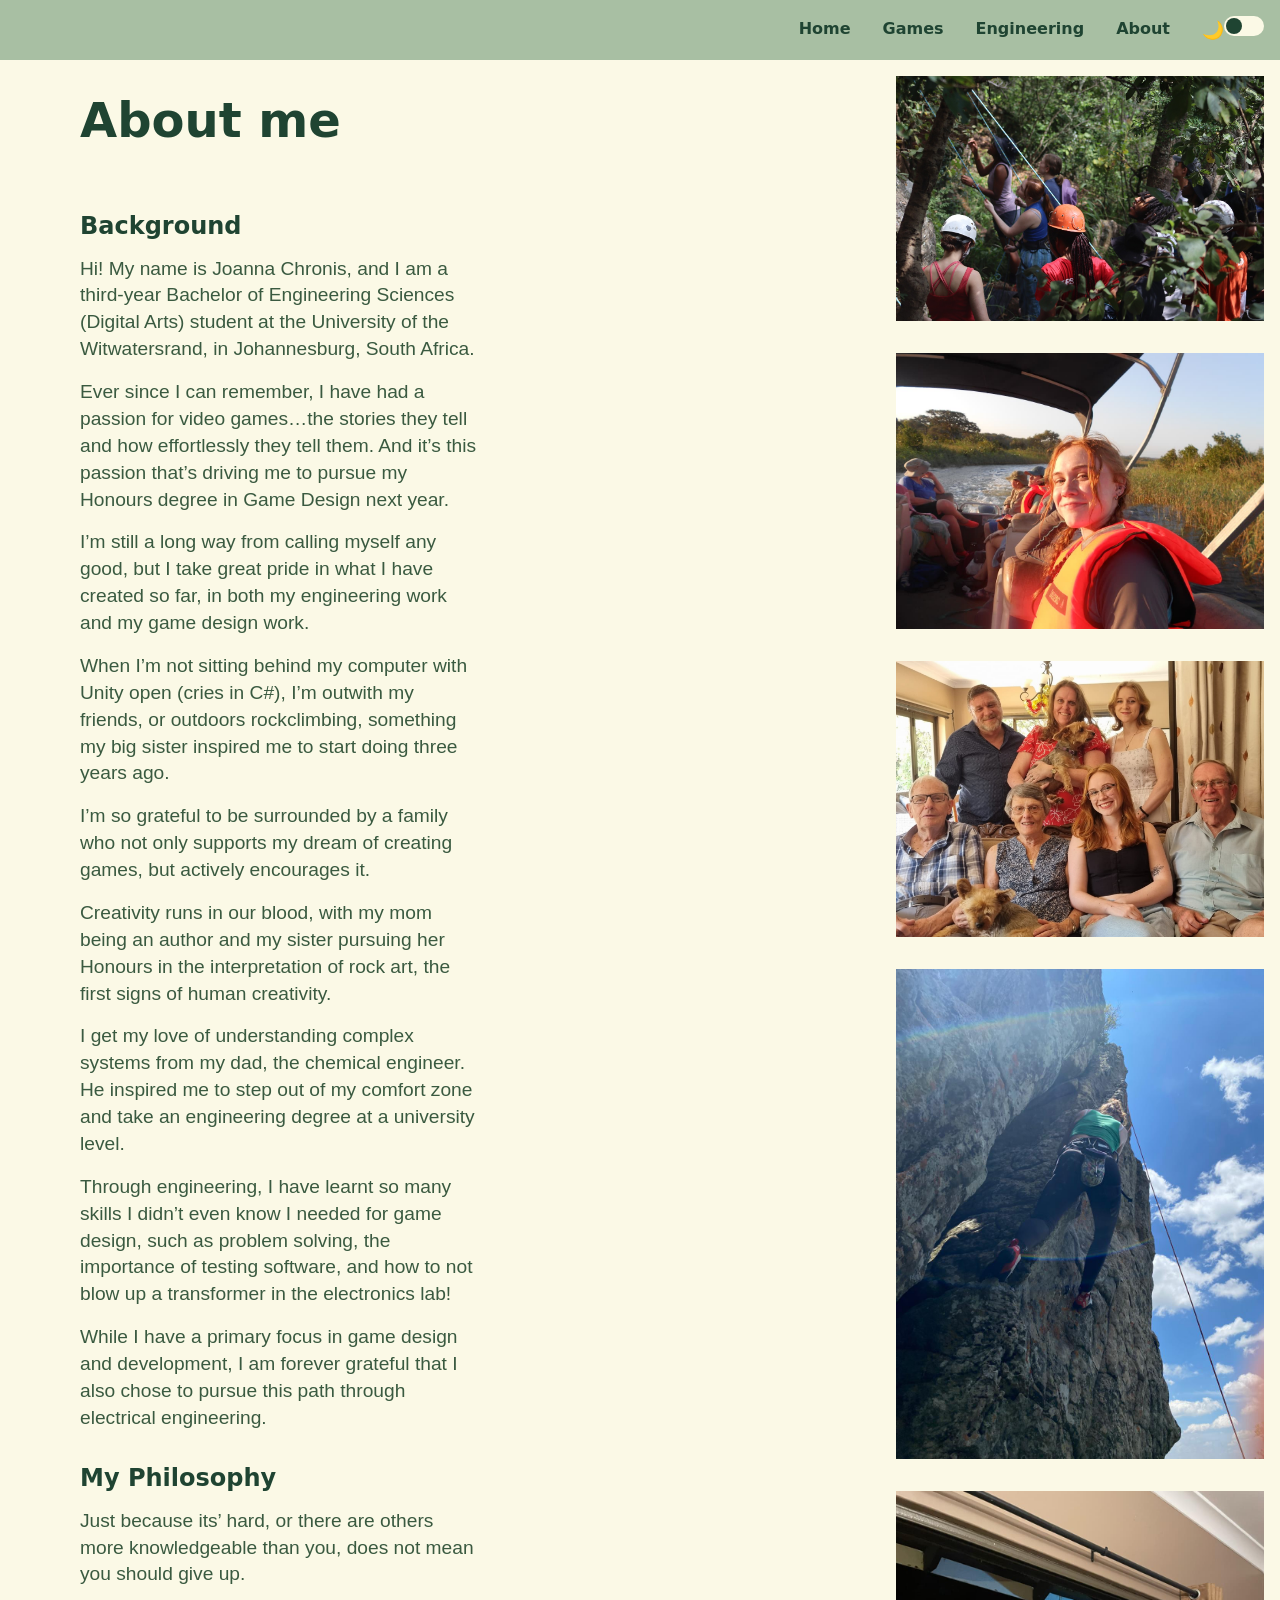
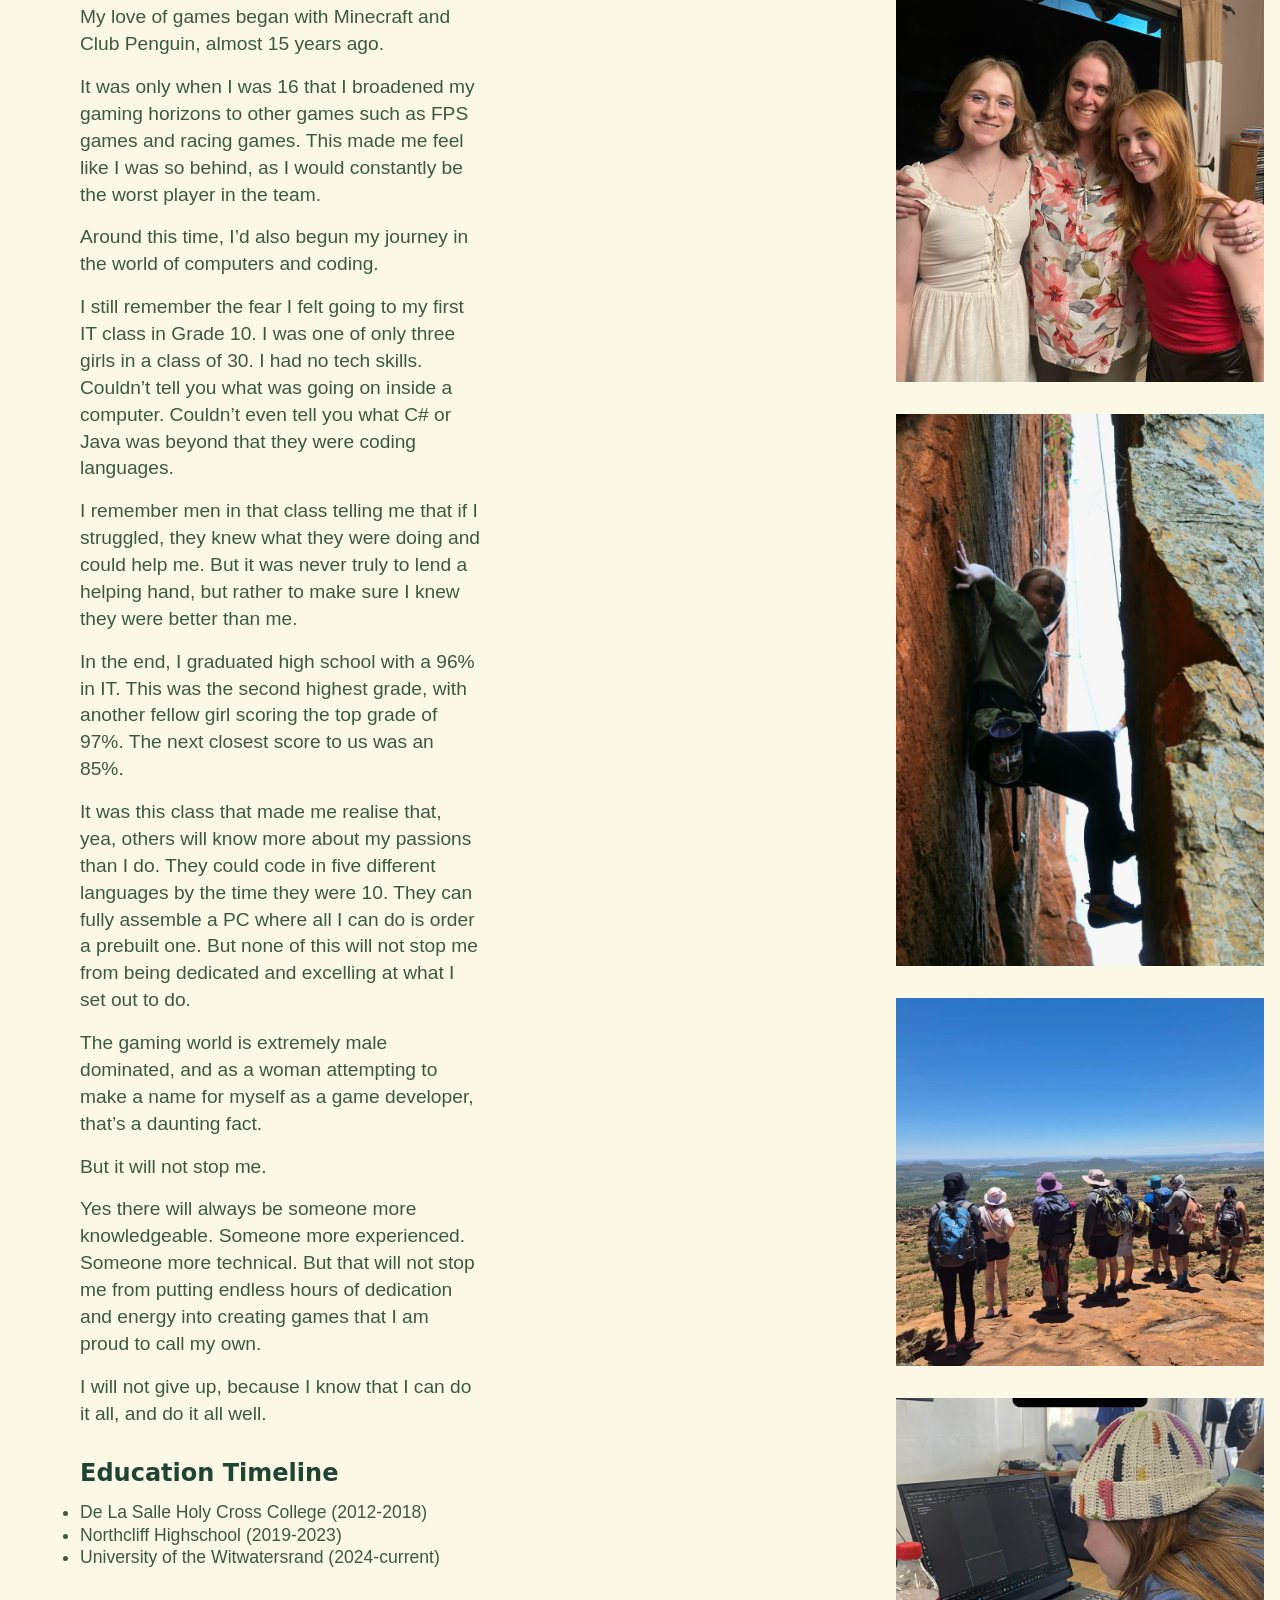
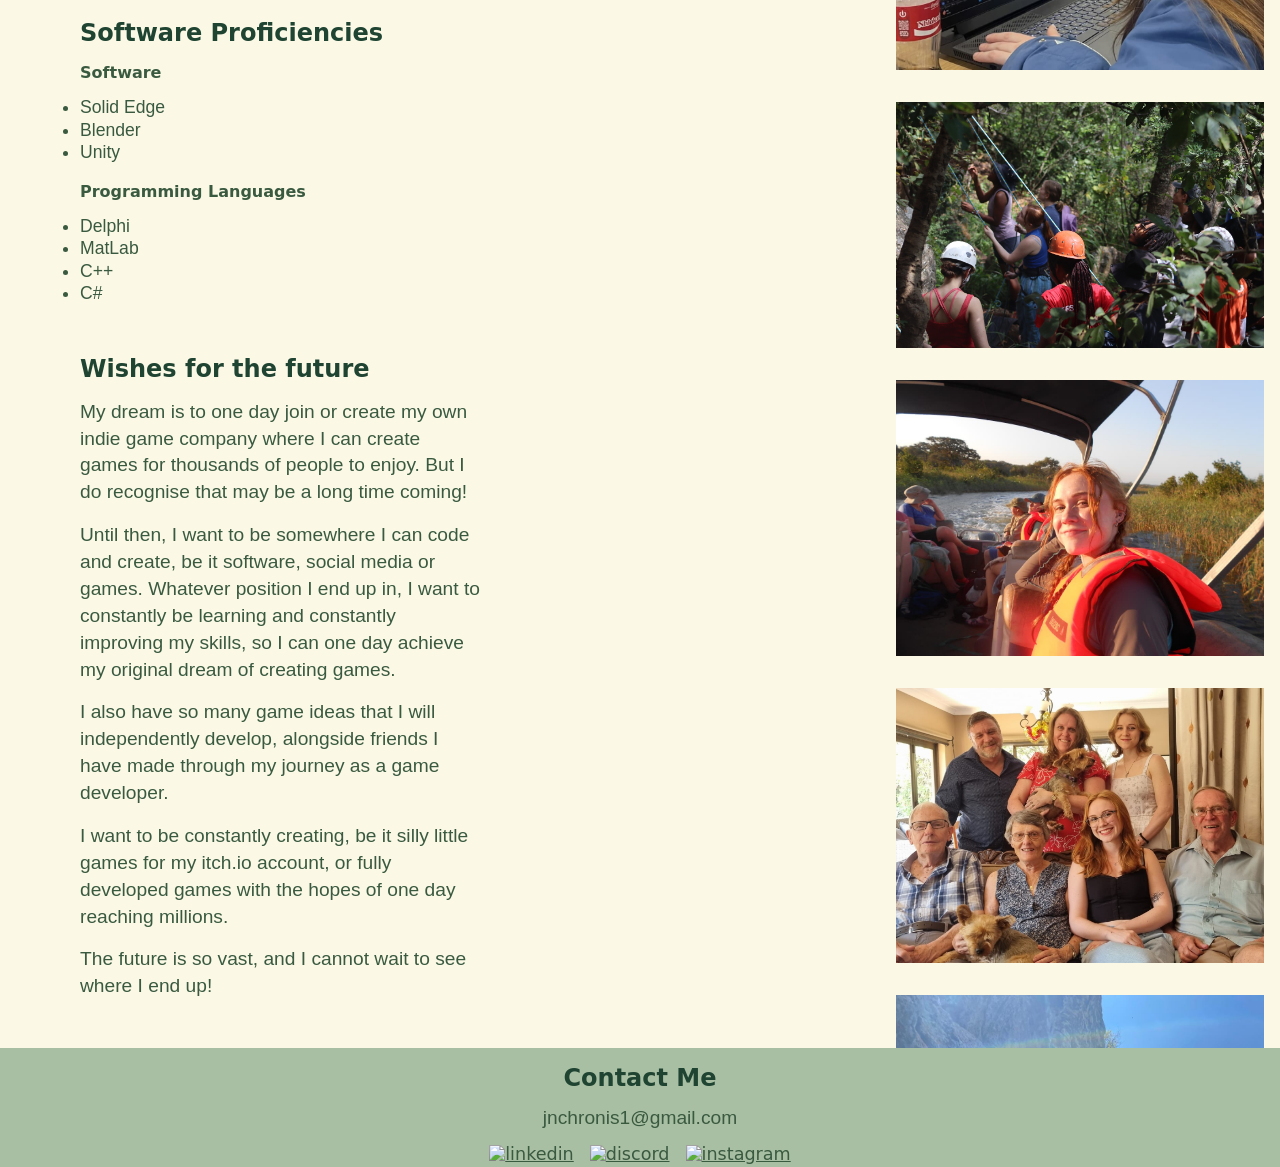
==== commit 1c0bc519: "new photos for about me" ====
--- a/HTML/AboutMe.html
+++ b/HTML/AboutMe.html
@@ -72,24 +72,24 @@
 </main>
 <div id="about-me-carousel">
     <div class="carousel-track-about-me">
-        <img src="../Media/engineering.png" alt="">
-        <img src="../Media/games.png" alt="">
-        <img src="../Media/image.png" alt="">
-        <img src="../Media/me.jpg" alt="">
-                <img src="../Media/engineering.png" alt="">
-        <img src="../Media/games.png" alt="">
-        <img src="../Media/image.png" alt="">
-        <img src="../Media/me.jpg" alt="">
+        <img src="../Media/AboutMe/belay.jpeg" alt="">
+        <img src="../Media/AboutMe/boat.jpeg" alt="">
+        <img src="../Media/AboutMe/family.jpeg" alt="">
+        <img src="../Media/AboutMe/formal.jpeg" alt="">
+        <img src="../Media/AboutMe/girls.jpeg" alt="">
+        <img src="../Media/AboutMe/harderyoupush.jpeg" alt="">
+                <img src="../Media/AboutMe/hike.jpeg" alt="">
+                        <img src="../Media/AboutMe/lockedin.jpeg" alt="">
 
         <!-- duplicated for seamless loop -->
-        <img src="../Media/engineering.png" alt="">
-        <img src="../Media/games.png" alt="">
-        <img src="../Media/image.png" alt="">
-        <img src="../Media/me.jpg" alt="">
-                <img src="../Media/engineering.png" alt="">
-        <img src="../Media/games.png" alt="">
-        <img src="../Media/image.png" alt="">
-        <img src="../Media/me.jpg" alt="">
+        <img src="../Media/AboutMe/belay.jpeg" alt="">
+        <img src="../Media/AboutMe/boat.jpeg" alt="">
+        <img src="../Media/AboutMe/family.jpeg" alt="">
+        <img src="../Media/AboutMe/formal.jpeg" alt="">
+        <img src="../Media/AboutMe/girls.jpeg" alt="">
+        <img src="../Media/AboutMe/harderyoupush.jpeg" alt="">
+                <img src="../Media/AboutMe/hike.jpeg" alt="">
+                        <img src="../Media/AboutMe/lockedin.jpeg" alt="">
     </div>
 </div>
 
--- a/CSS/style.css
+++ b/CSS/style.css
@@ -121,7 +121,7 @@
 
 
 p {
-    padding-bottom: 1.8rem;
+
     font-family: var(--font-body);
         color: var(--text-body);
     font-variation-settings:
@@ -129,7 +129,7 @@
     font-size: 1.2rem;
 
     line-height: 1.4;
-    margin-bottom: 2rem;
+    margin-bottom: 1rem;
 }
 
 li {
@@ -148,18 +148,42 @@
     padding-bottom: 1rem;
 }
 
-
-
+.theme-toggle input {
+    width: 2.5rem;       
+    height: 1.25rem;      
+    appearance: none;
+    background: var(--bg-secondary);
+    border-radius: 1.25rem;
+    position: relative;
+    cursor: pointer;
+    outline: none;
+}
+
+.theme-toggle input::before {
+    content: "";
+    position: absolute;
+    width: 1rem;        
+    height: 1rem;        
+    background: var(--text-heading);
+    border-radius: 50%;
+    top: 0.125rem;        
+    left: 0.125rem;      
+    transition: transform 0.2s ease;
+}
+
+.theme-toggle input:checked::before {
+    transform: translateX(1.25rem); 
+}
 /* STICKY NAV */
 
 #persistent-nav {
     grid-area: nav;
     position: sticky;
-    color: var(--bg-primary);
     top: 0;
     z-index: 1000;
     margin: 0;
     padding-top: 1rem;
+    padding-right: 1rem;
     padding-bottom: 0;
     display: flex;
     justify-content: flex-end;
@@ -324,7 +348,7 @@
     background-color: var(--bg-secondary);
     min-height: 100vh;
     display: grid;
-
+    
     grid-template-columns: 1fr 400px;
     grid-template-rows: auto 1fr auto;
 
@@ -350,7 +374,8 @@
 #about-content {
     grid-area: content;
     padding: 2rem;
-    margin-right: 8vw;
+    padding-left: 5rem;
+    padding-right: 25rem;
 }
 
 #about-content h2 {
@@ -410,6 +435,7 @@
 
 #Games {
     grid-area: content;
+
 }
 
 #games-page-body h1 {
@@ -507,8 +533,8 @@
     grid-area: content;
     max-width: 1920px;
     width: 100%;
-    padding-left: 2rem;
-    padding-right: 4rem;
+    padding-left: 10rem;
+    padding-right: 10rem;
 
 }
 
@@ -530,7 +556,7 @@
 
 
 #boardgame-page p {
-    margin-bottom: 2rem;
+    margin-bottom: 1rem;
 }
 
 
@@ -585,32 +611,30 @@
 }
 
 
-.image-pair {
-    display: flex;
-    flex-wrap: wrap;
-    justify-content: center;
-    align-items: center;
-
-    gap: 1rem;
-
-    width: 100%;
-    margin-bottom: 2rem;
-}
-
 .hero-image img {
     width: 100%;
     height: auto;
     border-radius: 0.5rem;
     object-fit:scale-down;
 }
+.image-pair {
+    display: flex;
+    flex-wrap: wrap;
+    justify-content: center;
+    align-items: center;
+
+    gap: 1rem;
+    width: 100%;
+    margin-bottom: 2rem;
+
+    align-content: flex-start;
+}
+
 .image-pair img {
-    flex: 0 0 auto;
-
-    height: 16rem;
+    max-height: 16rem;
     width: auto;
-
+    height: auto;
     object-fit: contain;
-    border-radius: 0.5rem;
 }
 
 .download-icon {
@@ -646,8 +670,8 @@
     grid-area: content;
     max-width: 1920px;
     width: 100%;
-    padding-left: 2rem;
-    padding-right: 4rem;
+    padding-left: 10rem;
+    padding-right: 10rem;
 
 }
 
@@ -751,8 +775,8 @@
     grid-area: content;
     max-width: 1920px;
     width: 100%;
-    padding-left: 2rem;
-    padding-right: 4rem;
+    padding-left: 10rem;
+    padding-right: 10rem;
 
 }
 
@@ -902,7 +926,8 @@
 
 /* TITLE */
 .project-title {
-    font-family: var(--font-body);
+    font-family: var(--font-header);
+    color: var(--text-heading);
     margin-top: 0.75rem;
     font-size: 1.1rem;
     font-weight: 500;
@@ -943,8 +968,8 @@
     grid-area: content;
     max-width: 1920px;
     width: 100%;
-    padding-left: rem;
-    padding-right: 4rem;
+    padding-left: 10rem;
+    padding-right: 10rem;
 }
 
 .project-header {
@@ -1040,6 +1065,192 @@
     transform: translateY(-2px);
 }
 
-
-
-
+/* RESPONSIVE (TABLET)     */
+
+@media (max-width: 1024px) {
+
+    /* GLOBAL TEXT SCALE DOWN */
+    h1 {
+        font-size: 2.5rem;
+    }
+
+    #web-title {
+        font-size: 3.5rem;
+    }
+
+    p {
+        font-size: 1.1rem;
+    }
+
+    /* GLOBAL PAGE PADDING RELIEF */
+    #boardgame-page,
+    #videogame-page,
+    #blog-page,
+    #project-container {
+        padding-left: 3rem;
+        padding-right: 3rem;
+    }
+
+    /* HOME PAGE STACK */
+    #home-page-body {
+        grid-template-columns: 1fr;
+        grid-template-rows: auto auto auto auto;
+        grid-template-areas:
+            "nav"
+            "header"
+            "image"
+            "links"
+            "contact";
+    }
+
+    #hero-text {
+        text-align: center;
+        padding-right: 0;
+    }
+
+    #home-links a {
+        font-size: 2rem;
+    }
+
+    /* ABOUT PAGE STACK */
+    #about-page-body {
+        grid-template-columns: 1fr;
+        grid-template-rows: auto auto auto auto;
+        grid-template-areas:
+            "nav"
+            "content"
+            "image"
+            "contact";
+    }
+
+    #about-content {
+        padding: 2rem;
+    }
+
+    /* ENGINEERING GRID SHRINK */
+    #projects-container {
+        grid-template-columns: repeat(2, 1fr);
+        max-width: 100%;
+    }
+
+    .project-card {
+        width: 100%;
+    }
+
+    .project-card:nth-child(even) {
+        transform: none; /* remove zig-zag on tablet */
+    }
+
+    /* DOWNLOAD LINKS WRAP */
+    #download-links {
+        flex-wrap: wrap;
+        gap: 2rem;
+    }
+}
+
+/* RESPONSIVE (MOBILE)     */
+
+@media (max-width: 600px) {
+
+    /* TEXT SCALE */
+    h1 {
+        font-size: 2rem;
+    }
+
+    h2 {
+        font-size: 1.2rem;
+    }
+
+    #web-title {
+        font-size: 2.5rem;
+    }
+
+    p {
+        font-size: 1rem;
+    }
+
+    /* NAV STACK */
+    #persistent-nav {
+        justify-content: center;
+        padding-right: 0;
+    }
+
+    #persistent-nav ul {
+        flex-wrap: wrap;
+        gap: 1rem;
+    }
+
+    /* HOME PAGE STACK */
+    #home-page-body {
+        grid-template-columns: 1fr;
+        grid-template-areas:
+            "nav"
+            "header"
+            "image"
+            "links"
+            "contact";
+    }
+
+    #home-image img {
+        width: 100%;
+        height: auto;
+    }
+
+    #home-links a {
+        font-size: 1.6rem;
+    }
+
+    /* ABOUT CAROUSEL FIX */
+    #about-page-body {
+        grid-template-columns: 1fr;
+    }
+
+    #about-me-carousel {
+        height: 300px;
+    }
+
+    /* ENGINEERING CARDS STACK */
+    #projects-container {
+        grid-template-columns: 1fr;
+        padding: 1rem;
+    }
+
+    .project-card {
+        margin-bottom: 3rem;
+    }
+
+    /* INDIV PAGES REMOVE HUGE PADDING */
+    #boardgame-page,
+    #videogame-page,
+    #blog-page,
+    #project-container {
+        padding-left: 1.2rem;
+        padding-right: 1.2rem;
+    }
+
+    /* IMAGE GROUPS STACK NICELY */
+    .image-pair,
+    .blog-image-pair,
+    .project-image-group {
+        flex-direction: column;
+    }
+
+    /* DOWNLOAD LINKS STACK */
+    #download-links {
+        flex-direction: column;
+        gap: 1rem;
+    }
+
+    /* HERO IMAGE FIX */
+    .hero-image img {
+        max-width: 100%;
+    }
+
+    /* REMOVE GRID HORIZONTAL STRETCH ISSUES */
+    #home-image {
+        justify-content: center;
+    }
+}
+
+
+
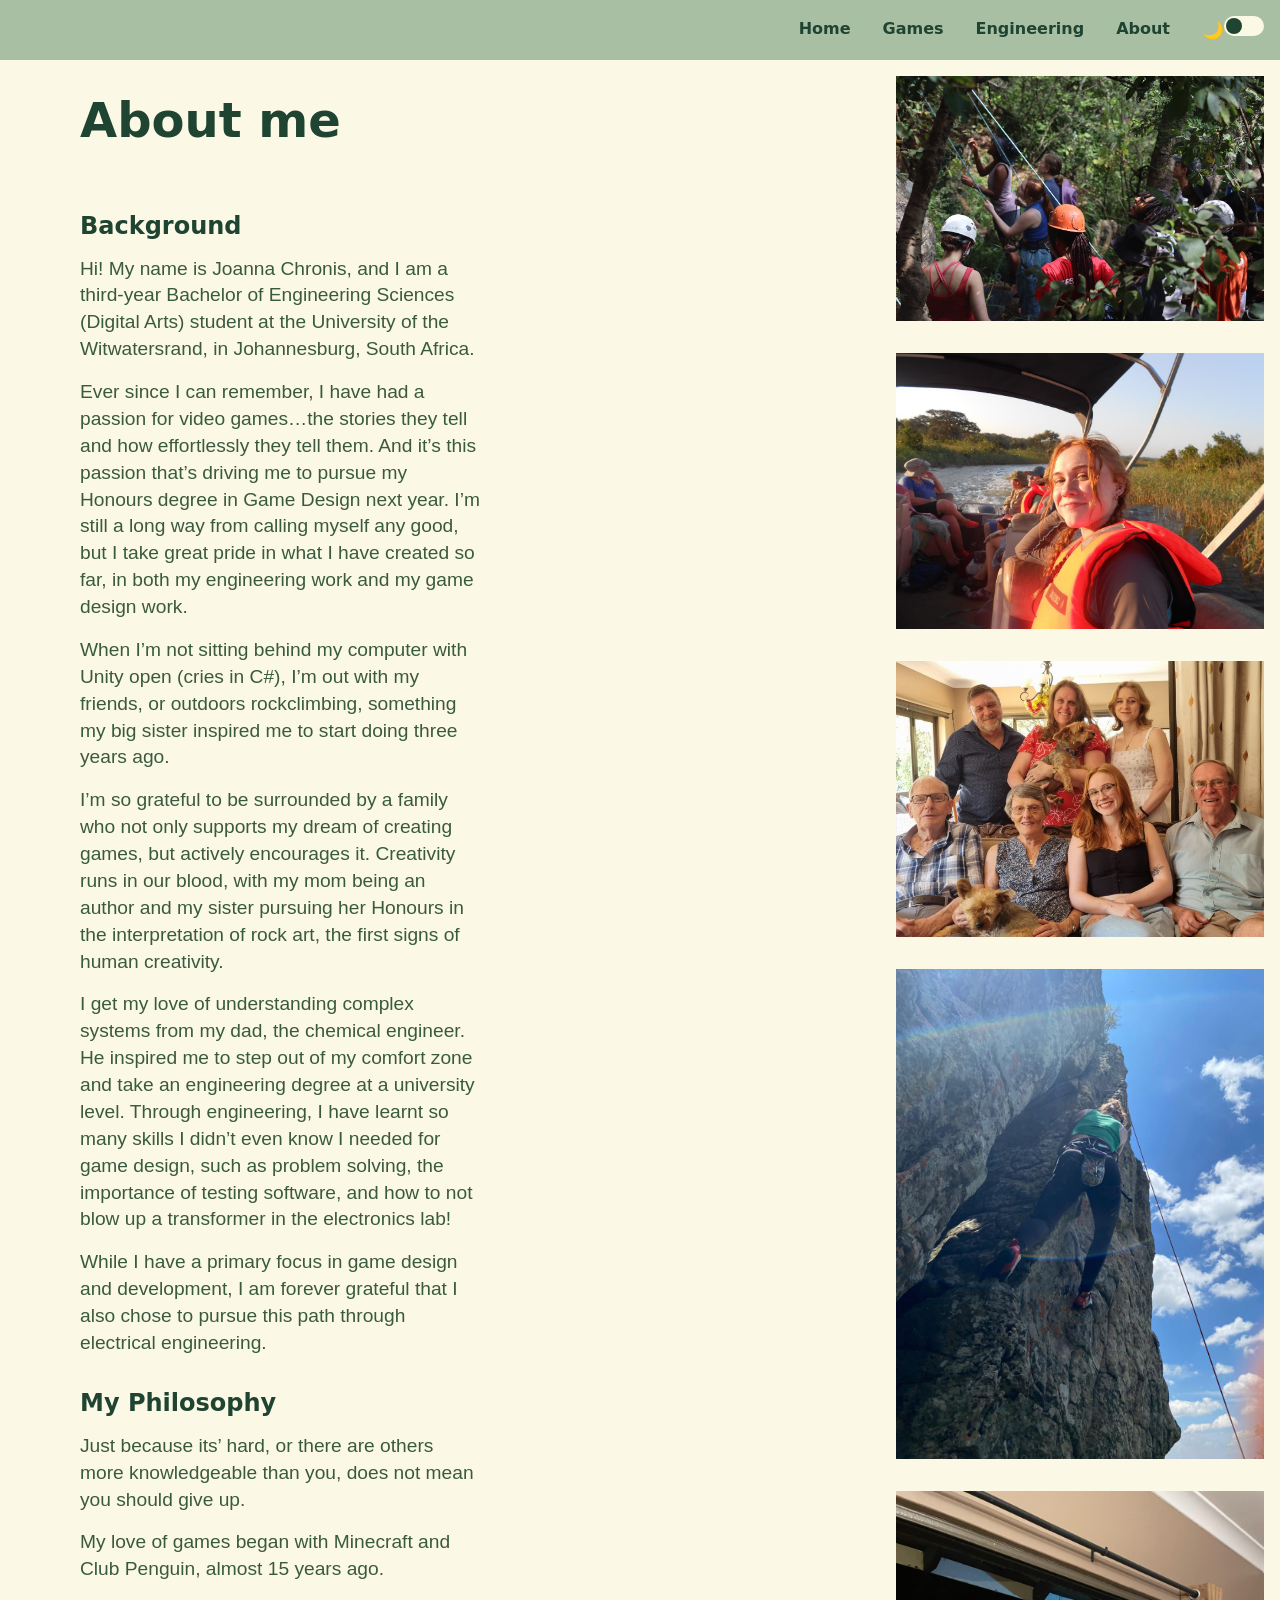
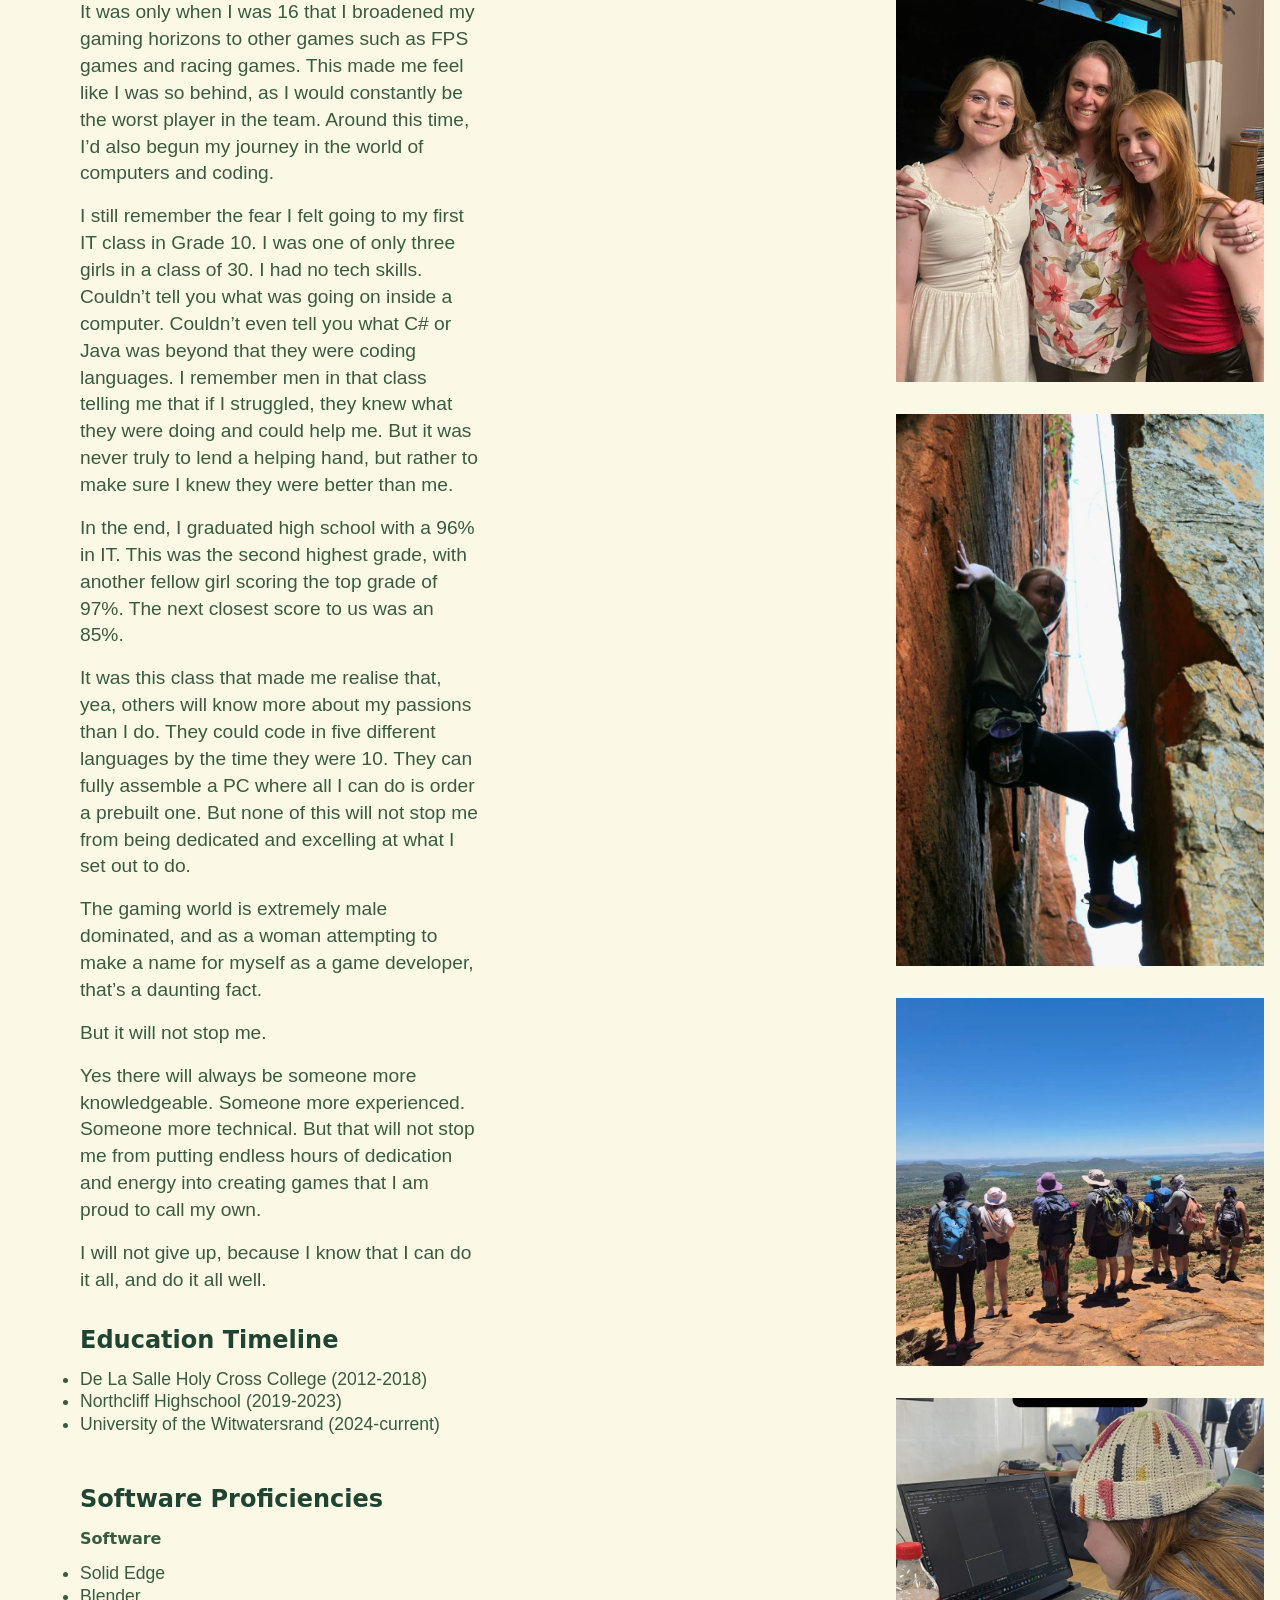
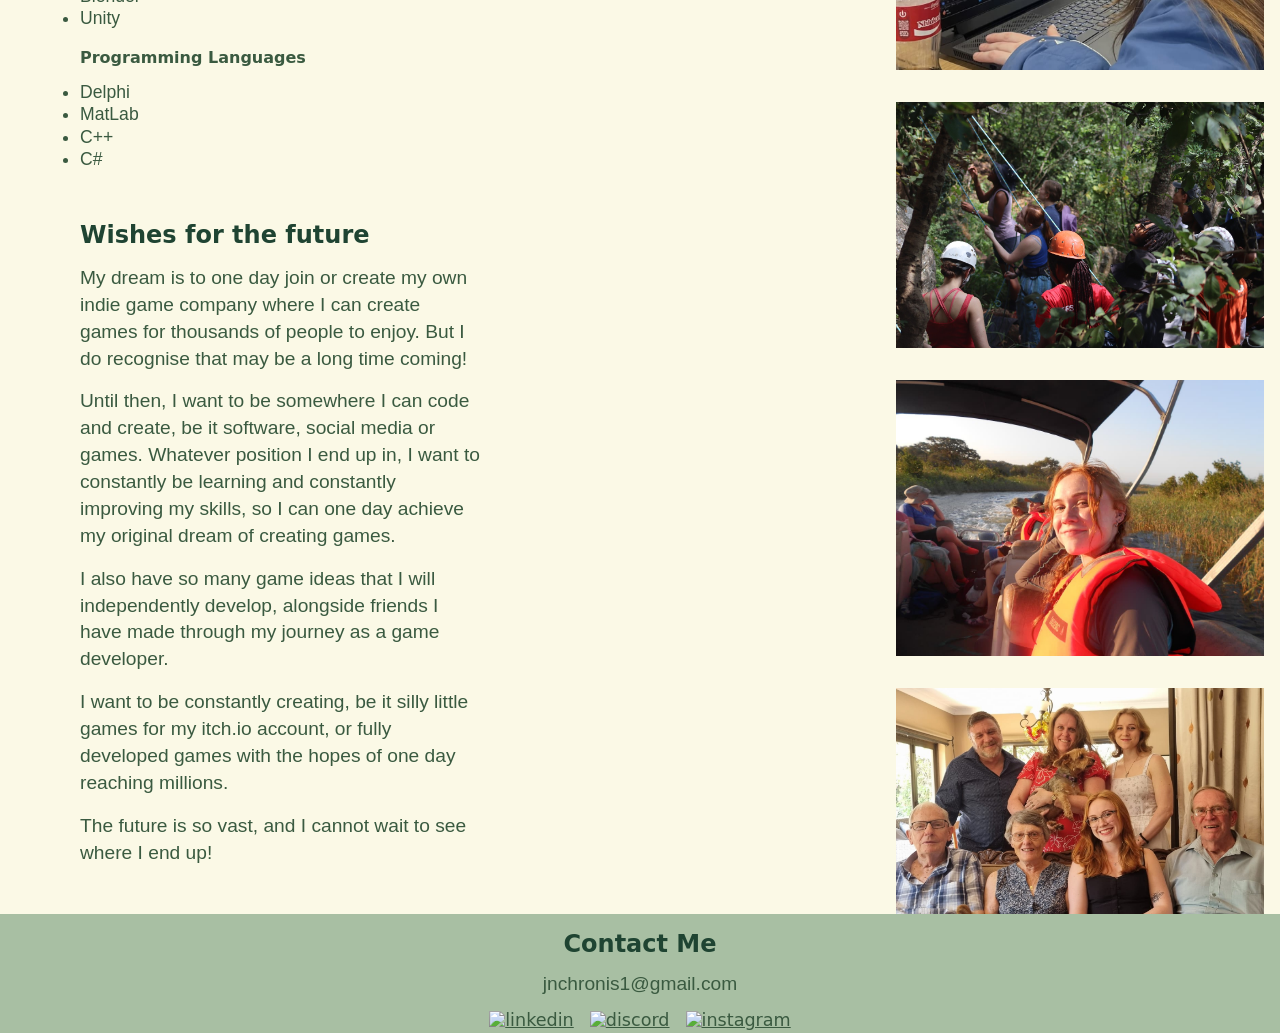
==== commit 8751794b: "Fixed figcaption colour and spacing" ====
--- a/HTML/AboutMe.html
+++ b/HTML/AboutMe.html
@@ -17,23 +17,18 @@
 
         <h2>Background</h2>
         <p>Hi! My name is Joanna Chronis, and I am a third-year Bachelor of Engineering Sciences (Digital Arts) student at the University of the Witwatersrand, in Johannesburg, South Africa. </p>
-        <p>Ever since I can remember, I have had a passion for video games…the stories they tell and how effortlessly they tell them. And it’s this passion that’s driving me to pursue my Honours degree in Game Design next year. </p>
-        <p>I’m still a long way from calling myself any good, but I take great pride in what I have created so far, in both my engineering work and my game design work. </p>
-        <p>When I’m not sitting behind my computer with Unity open (cries in C#), I’m outwith my friends, or outdoors rockclimbing, something my big sister inspired me to start doing three years ago.</p>
-        <p>I’m so grateful to be surrounded by a family who not only supports my dream of creating games, but actively encourages it. </p>
-        <p>Creativity runs in our blood, with my mom being an author and my sister pursuing her Honours in the interpretation of rock art, the first signs of human creativity. </p>
-        <p>I get my love of understanding complex systems from my dad, the chemical engineer. He inspired me to step out of my comfort zone and take an engineering degree at a university level. </p>
-        <p>Through engineering, I have learnt so many skills I didn’t even know I needed for game design, such as problem solving, the importance of testing software, and how to not blow up a transformer in the electronics lab! </p>
+        <p>Ever since I can remember, I have had a passion for video games…the stories they tell and how effortlessly they tell them. And it’s this passion that’s driving me to pursue my Honours degree in Game Design next year. I’m still a long way from calling myself any good, but I take great pride in what I have created so far, in both my engineering work and my game design work. </p>
+        <p>When I’m not sitting behind my computer with Unity open (cries in C#), I’m out with my friends, or outdoors rockclimbing, something my big sister inspired me to start doing three years ago.</p>
+        <p>I’m so grateful to be surrounded by a family who not only supports my dream of creating games, but actively encourages it. Creativity runs in our blood, with my mom being an author and my sister pursuing her Honours in the interpretation of rock art, the first signs of human creativity. </p>
+        <p>I get my love of understanding complex systems from my dad, the chemical engineer. He inspired me to step out of my comfort zone and take an engineering degree at a university level. Through engineering, I have learnt so many skills I didn’t even know I needed for game design, such as problem solving, the importance of testing software, and how to not blow up a transformer in the electronics lab! </p>
         <p>While I have a primary focus in game design and development, I am forever grateful that I also chose to pursue this path through electrical engineering. </p>
         
         
         <h2>My Philosophy</h2>
        <p>Just because its’ hard, or there are others more knowledgeable than you, does not mean you should give up. </p>
        <p>My love of games began with Minecraft and Club Penguin, almost 15 years ago. </p>
-       <p>It was only when I was 16 that I broadened my gaming horizons to other games such as FPS games and racing games. This made me feel like I was so behind, as I would constantly be the worst player in the team. </p>
-       <p>Around this time, I’d also begun my journey in the world of computers and coding. </p>
-       <p>I still remember the fear I felt going to my first IT class in Grade 10. I was one of only three girls in a class of 30. I had no tech skills. Couldn’t tell you what was going on inside a computer. Couldn’t even tell you what C# or Java was beyond that they were coding languages. </p>
-        <p>I remember men in that class telling me that if I struggled, they knew what they were doing and could help me. But it was never truly to lend a helping hand, but rather to make sure I knew they were better than me.</p>
+       <p>It was only when I was 16 that I broadened my gaming horizons to other games such as FPS games and racing games. This made me feel like I was so behind, as I would constantly be the worst player in the team. Around this time, I’d also begun my journey in the world of computers and coding. </p>
+       <p>I still remember the fear I felt going to my first IT class in Grade 10. I was one of only three girls in a class of 30. I had no tech skills. Couldn’t tell you what was going on inside a computer. Couldn’t even tell you what C# or Java was beyond that they were coding languages. I remember men in that class telling me that if I struggled, they knew what they were doing and could help me. But it was never truly to lend a helping hand, but rather to make sure I knew they were better than me.</p>
         <p>In the end, I graduated high school with a 96% in IT. This was the second highest grade, with another fellow girl scoring the top grade of 97%. The next closest score to us was an 85%. </p>
         <p>It was this class that made me realise that, yea, others will know more about my passions than I do. They could code in five different languages by the time they were 10. They can fully assemble a PC where all I can do is order a prebuilt one. But none of this will not stop me from being dedicated and excelling at what I set out to do. </p>
         <p>The gaming world is extremely male dominated, and as a woman attempting to make a name for myself as a game developer, that’s a daunting fact. </p>
--- a/CSS/style.css
+++ b/CSS/style.css
@@ -146,6 +146,11 @@
 
 ul {
     padding-bottom: 1rem;
+}
+
+figcaption {
+        font-family: var(--font-body);
+        color: var(--text-body);
 }
 
 .theme-toggle input {
@@ -968,8 +973,8 @@
     grid-area: content;
     max-width: 1920px;
     width: 100%;
-    padding-left: 10rem;
-    padding-right: 10rem;
+    padding-left: rem;
+    padding-right: 4rem;
 }
 
 .project-header {
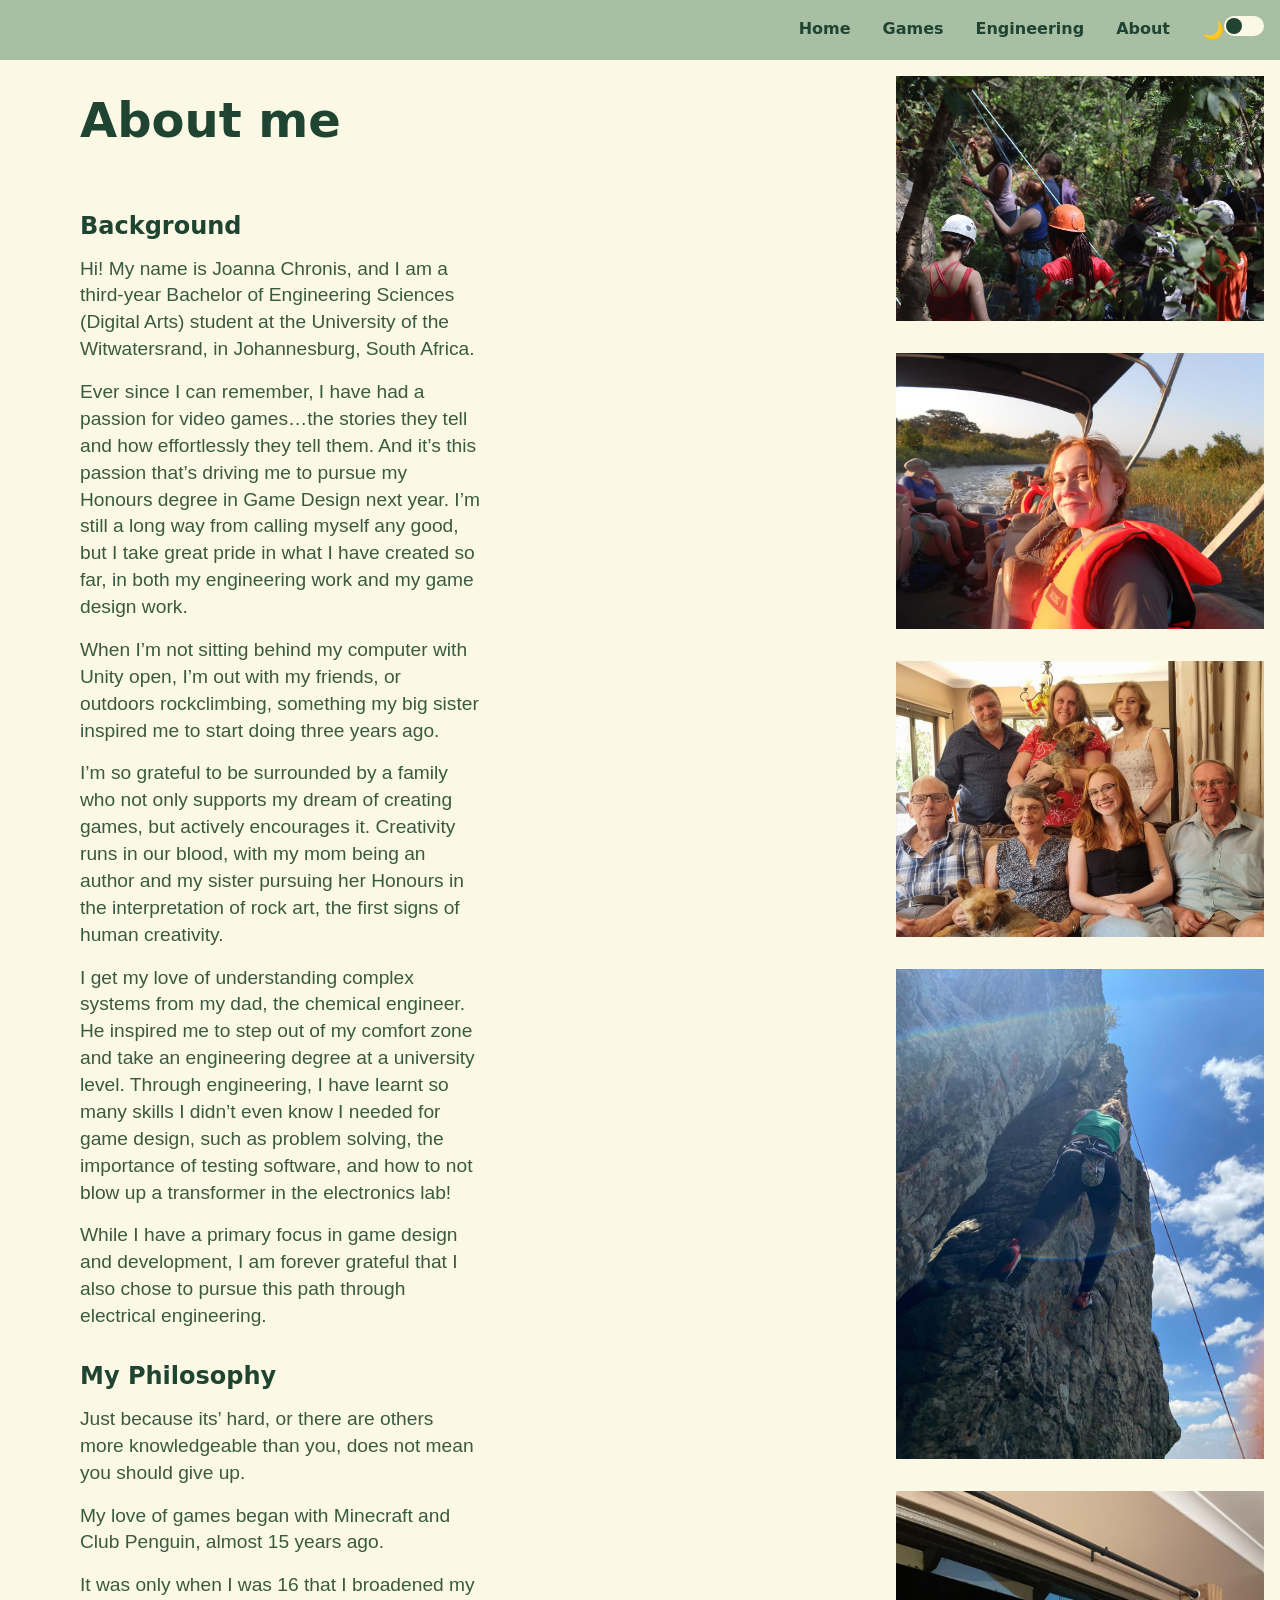
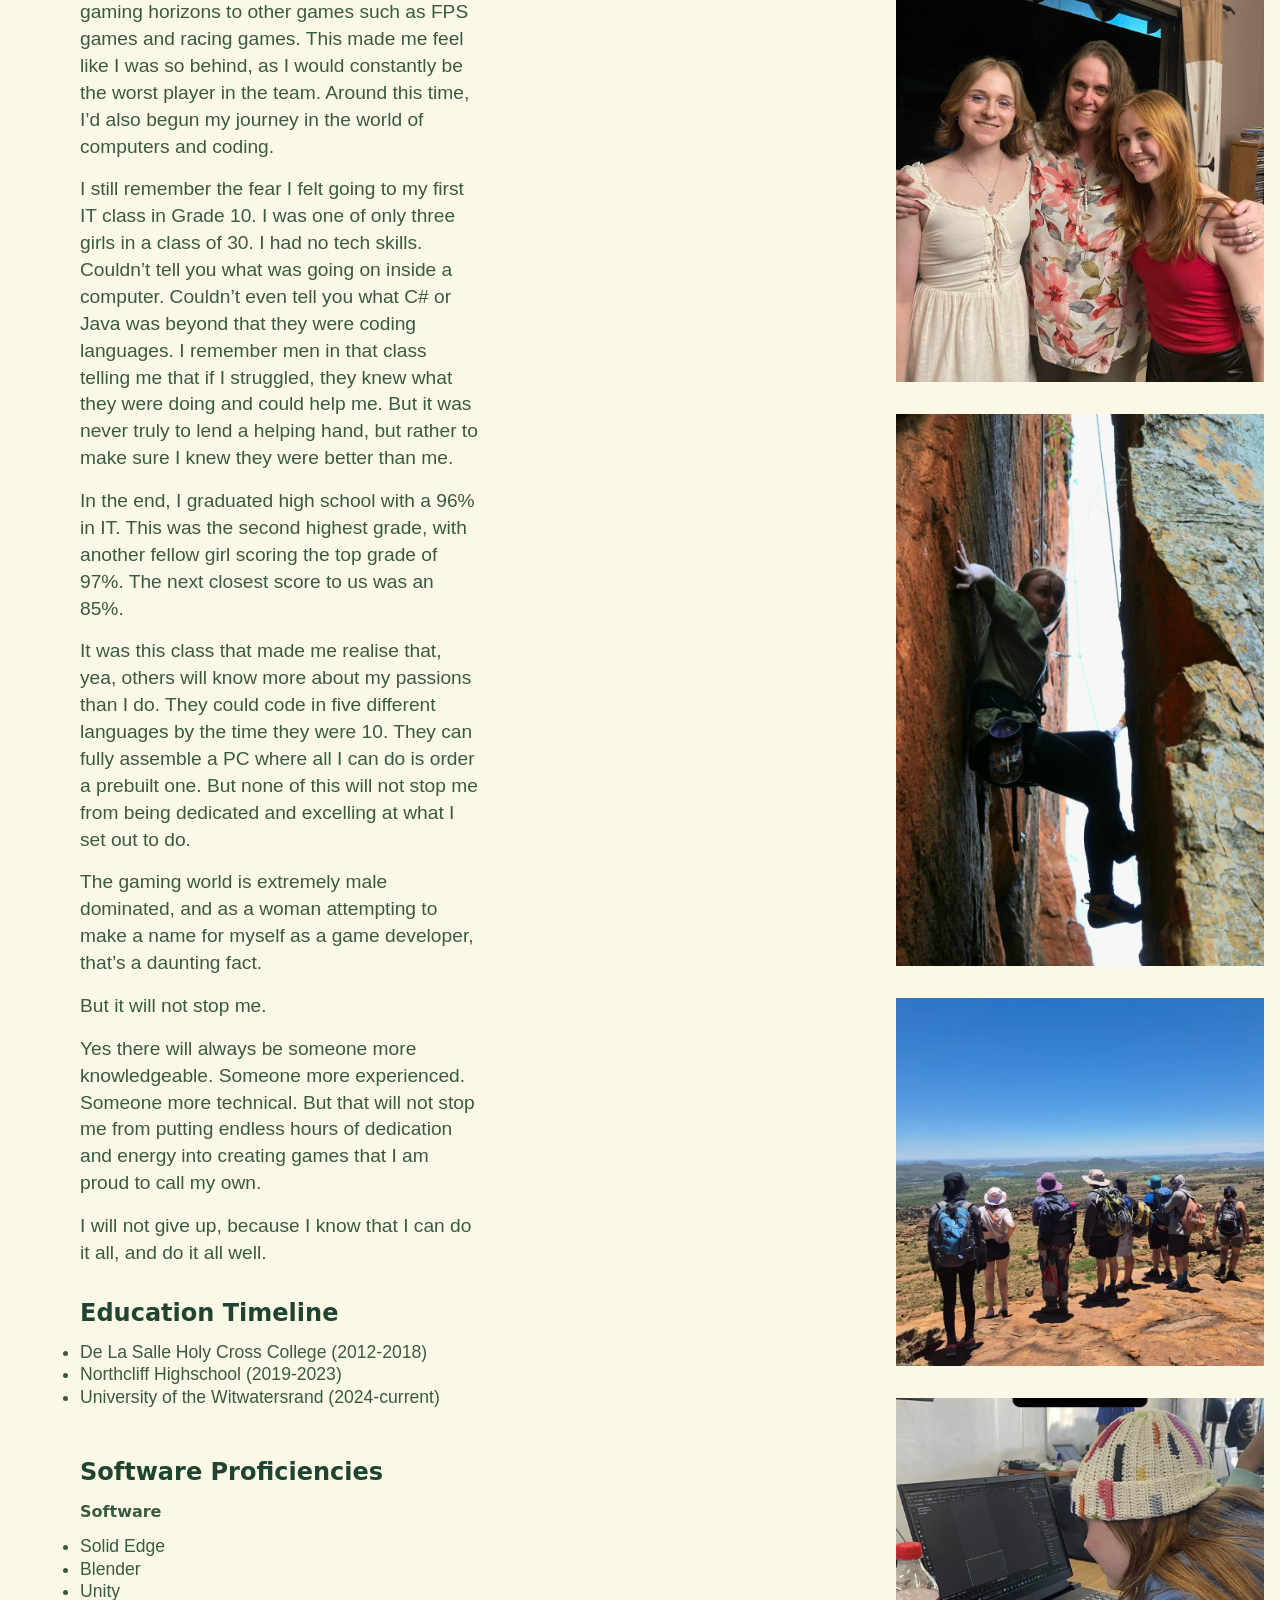
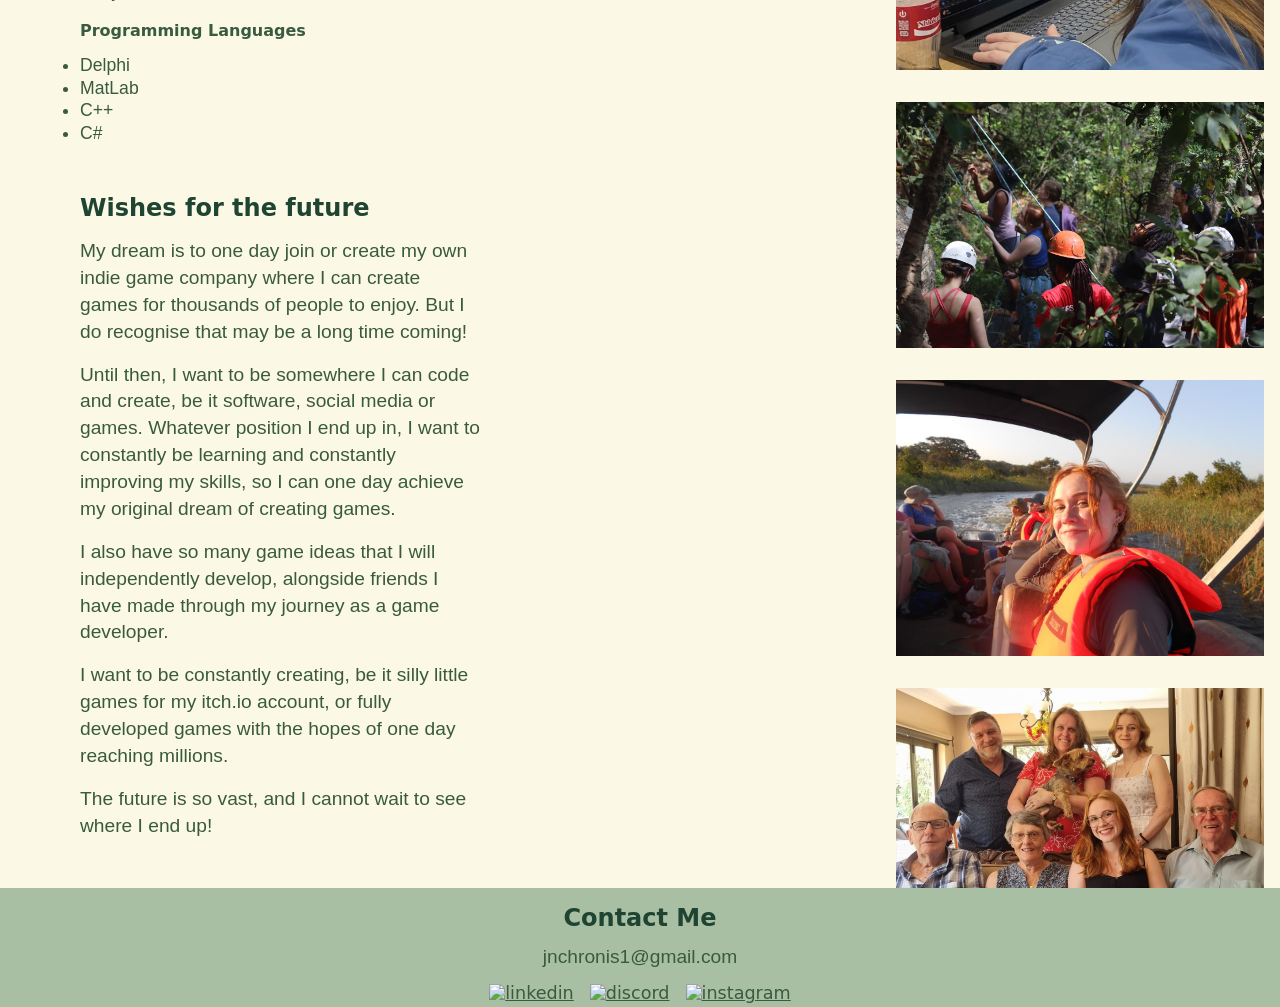
==== commit 1b4fd8d0: "EWB certificate" ====
--- a/HTML/AboutMe.html
+++ b/HTML/AboutMe.html
@@ -5,6 +5,7 @@
     <meta name="viewport" content="width=device-width, initial-scale=1.0">
     <link rel="stylesheet" href="../CSS/style.css">
     <script src="../JS/PersistentElements.js" defer></script>
+    <script src="../JS/AboutMe.js" defer></script>
     <title>JC - About Me</title>
 </head>
 <body id="about-page-body" class="theme-green-light">
@@ -18,7 +19,7 @@
         <h2>Background</h2>
         <p>Hi! My name is Joanna Chronis, and I am a third-year Bachelor of Engineering Sciences (Digital Arts) student at the University of the Witwatersrand, in Johannesburg, South Africa. </p>
         <p>Ever since I can remember, I have had a passion for video games…the stories they tell and how effortlessly they tell them. And it’s this passion that’s driving me to pursue my Honours degree in Game Design next year. I’m still a long way from calling myself any good, but I take great pride in what I have created so far, in both my engineering work and my game design work. </p>
-        <p>When I’m not sitting behind my computer with Unity open (cries in C#), I’m out with my friends, or outdoors rockclimbing, something my big sister inspired me to start doing three years ago.</p>
+        <p>When I’m not sitting behind my computer with Unity open, I’m out with my friends, or outdoors rockclimbing, something my big sister inspired me to start doing three years ago.</p>
         <p>I’m so grateful to be surrounded by a family who not only supports my dream of creating games, but actively encourages it. Creativity runs in our blood, with my mom being an author and my sister pursuing her Honours in the interpretation of rock art, the first signs of human creativity. </p>
         <p>I get my love of understanding complex systems from my dad, the chemical engineer. He inspired me to step out of my comfort zone and take an engineering degree at a university level. Through engineering, I have learnt so many skills I didn’t even know I needed for game design, such as problem solving, the importance of testing software, and how to not blow up a transformer in the electronics lab! </p>
         <p>While I have a primary focus in game design and development, I am forever grateful that I also chose to pursue this path through electrical engineering. </p>
--- a/CSS/style.css
+++ b/CSS/style.css
@@ -10,7 +10,7 @@
 }
 
 body {
-    min-height: 100vh;
+    min-height: 100dvh;
     display: flex;
     flex-direction: column;
     overflow-x: hidden;
@@ -285,7 +285,7 @@
 }
 
 #web-title {
-    font-size: 4.9rem;
+    font-size: 4rem;
     padding-top: 3rem;
     padding-bottom: 0rem;
     line-height: 1;
@@ -340,9 +340,8 @@
 }
 
 #home-image img {
-    height: 100%;
+    max-height: 100%;
     width: auto;
-    object-fit: contain;
 }
 
 /* ABOUT PAGE */
@@ -482,6 +481,39 @@
     align-items: center;
 
     cursor: pointer;
+}
+.game-card {
+    position: relative;
+    width: 20rem;
+    display: flex;
+    flex-direction: column;
+    align-items: center;
+}
+
+/* hidden overlay panel */
+.card-accordion {
+    position: absolute;
+    top: 100%;
+    left: 0;
+
+    width: 100%;
+    background: var(--bg-secondary);
+
+    max-height: 0;
+    opacity: 0;
+    overflow: hidden;
+
+    transition: max-height 0.3s ease, opacity 0.3s ease;
+
+    z-index: 10;
+    border-radius: 0 0 1rem 1rem;
+}
+
+/* show on hover */
+.game-card:hover .card-accordion {
+    max-height: 200px;
+    opacity: 1;
+    padding: 10px;
 }
 
 .game-thumbnail
@@ -878,6 +910,17 @@
 
 }
 
+.project-card {
+    opacity: 0;
+    transform: translateY(20px);
+    transition: opacity 0.6s ease, transform 0.6s ease;
+}
+
+.project-card.visible {
+    opacity: 1;
+    transform: translateY(0);
+}
+
 #engineering-page-body h1 {
     grid-area: header;
     display: flex;
@@ -959,6 +1002,17 @@
         "contact";
 }
 
+.fade-item {
+    opacity: 0;
+    transform: translateY(25px);
+    transition: opacity 0.6s ease, transform 0.6s ease;
+}
+
+.fade-item.visible {
+    opacity: 1;
+    transform: translateY(0);
+}
+
 #indiv-engineering-page-body #contact-me {
     grid-area: contact;
     background-color: var(--bg-primary);
@@ -973,8 +1027,8 @@
     grid-area: content;
     max-width: 1920px;
     width: 100%;
-    padding-left: rem;
-    padding-right: 4rem;
+    padding-left: 10rem;
+    padding-right: 10rem;
 }
 
 .project-header {
@@ -1151,6 +1205,10 @@
         flex-wrap: wrap;
         gap: 2rem;
     }
+
+        .game-card {
+        width: 15rem;
+    }
 }
 
 /* RESPONSIVE (MOBILE)     */
@@ -1255,7 +1313,19 @@
     #home-image {
         justify-content: center;
     }
-}
-
-
-
+
+      .carousel-games {
+        gap: 0.5rem;
+    }
+
+    .game-card {
+        width: min(90vw, 15rem);
+    }
+
+    .carousel-track {
+        justify-content: center;
+    }
+}
+
+
+
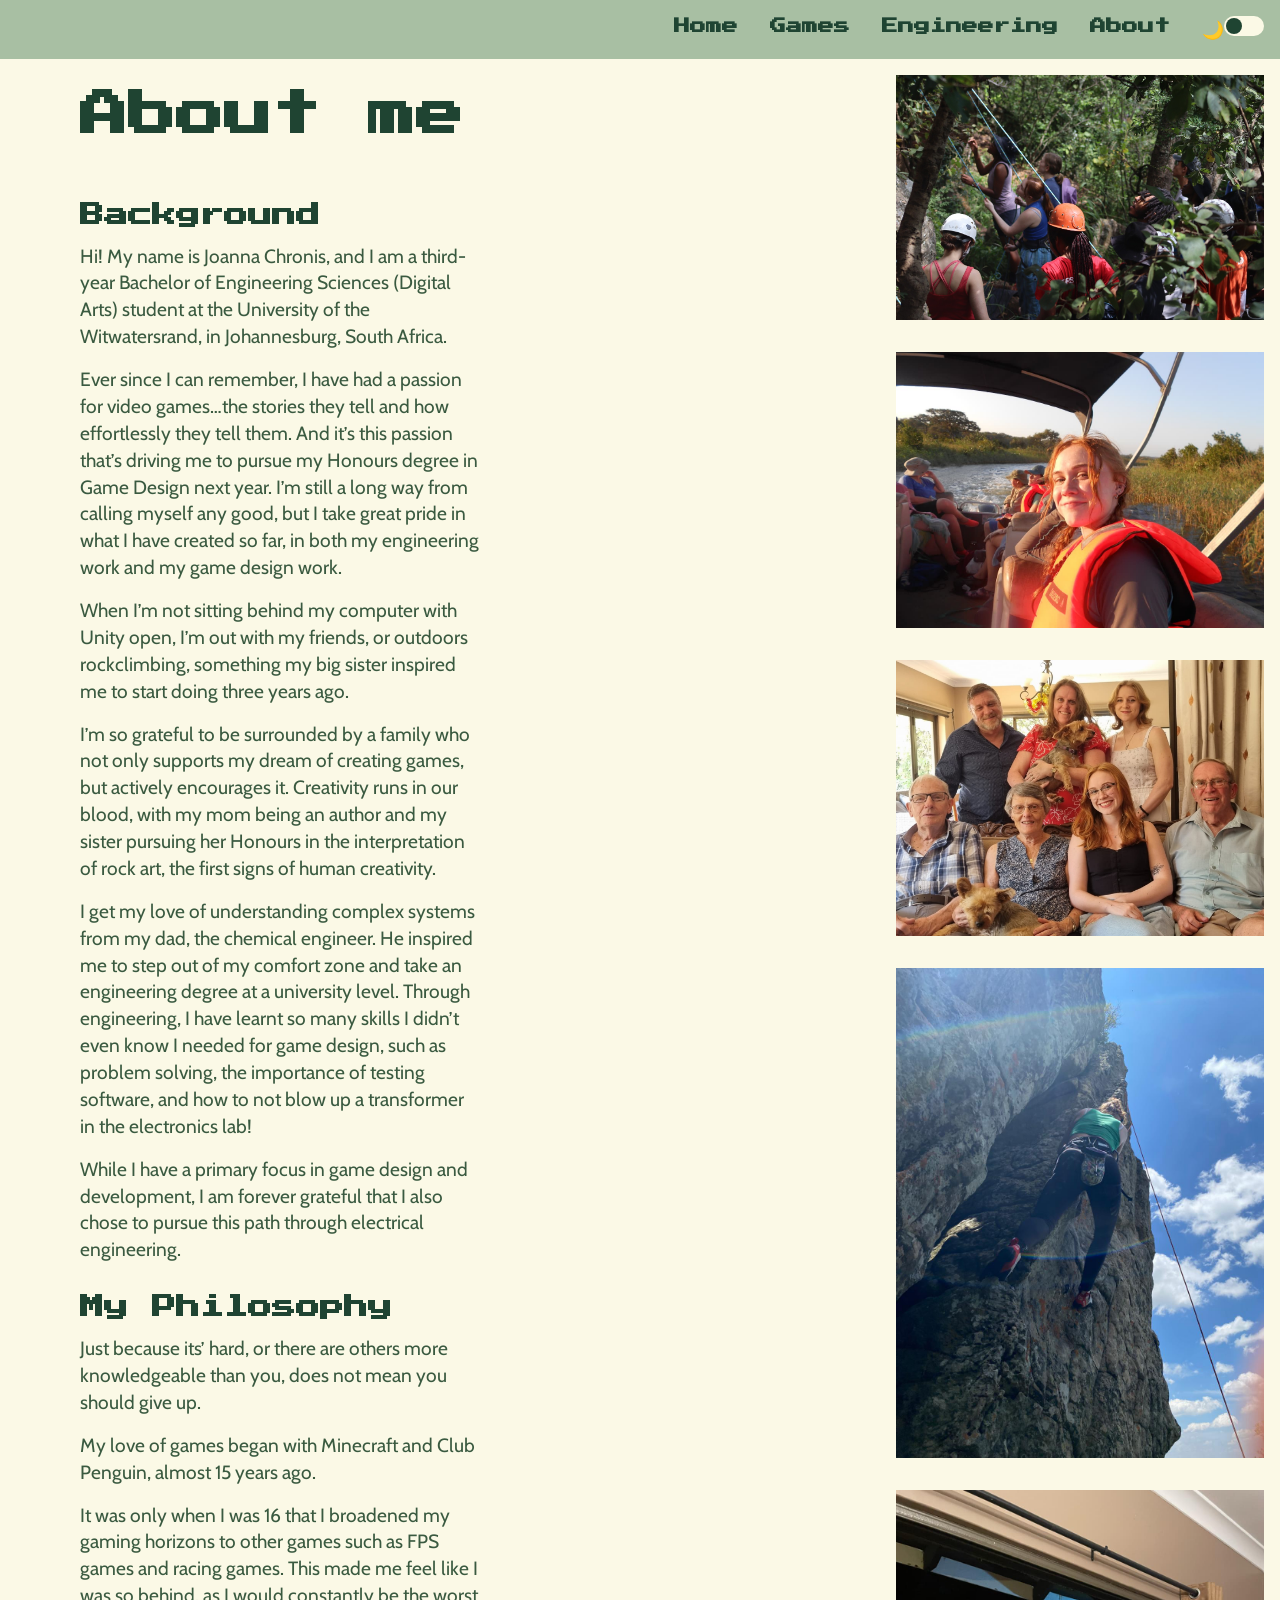
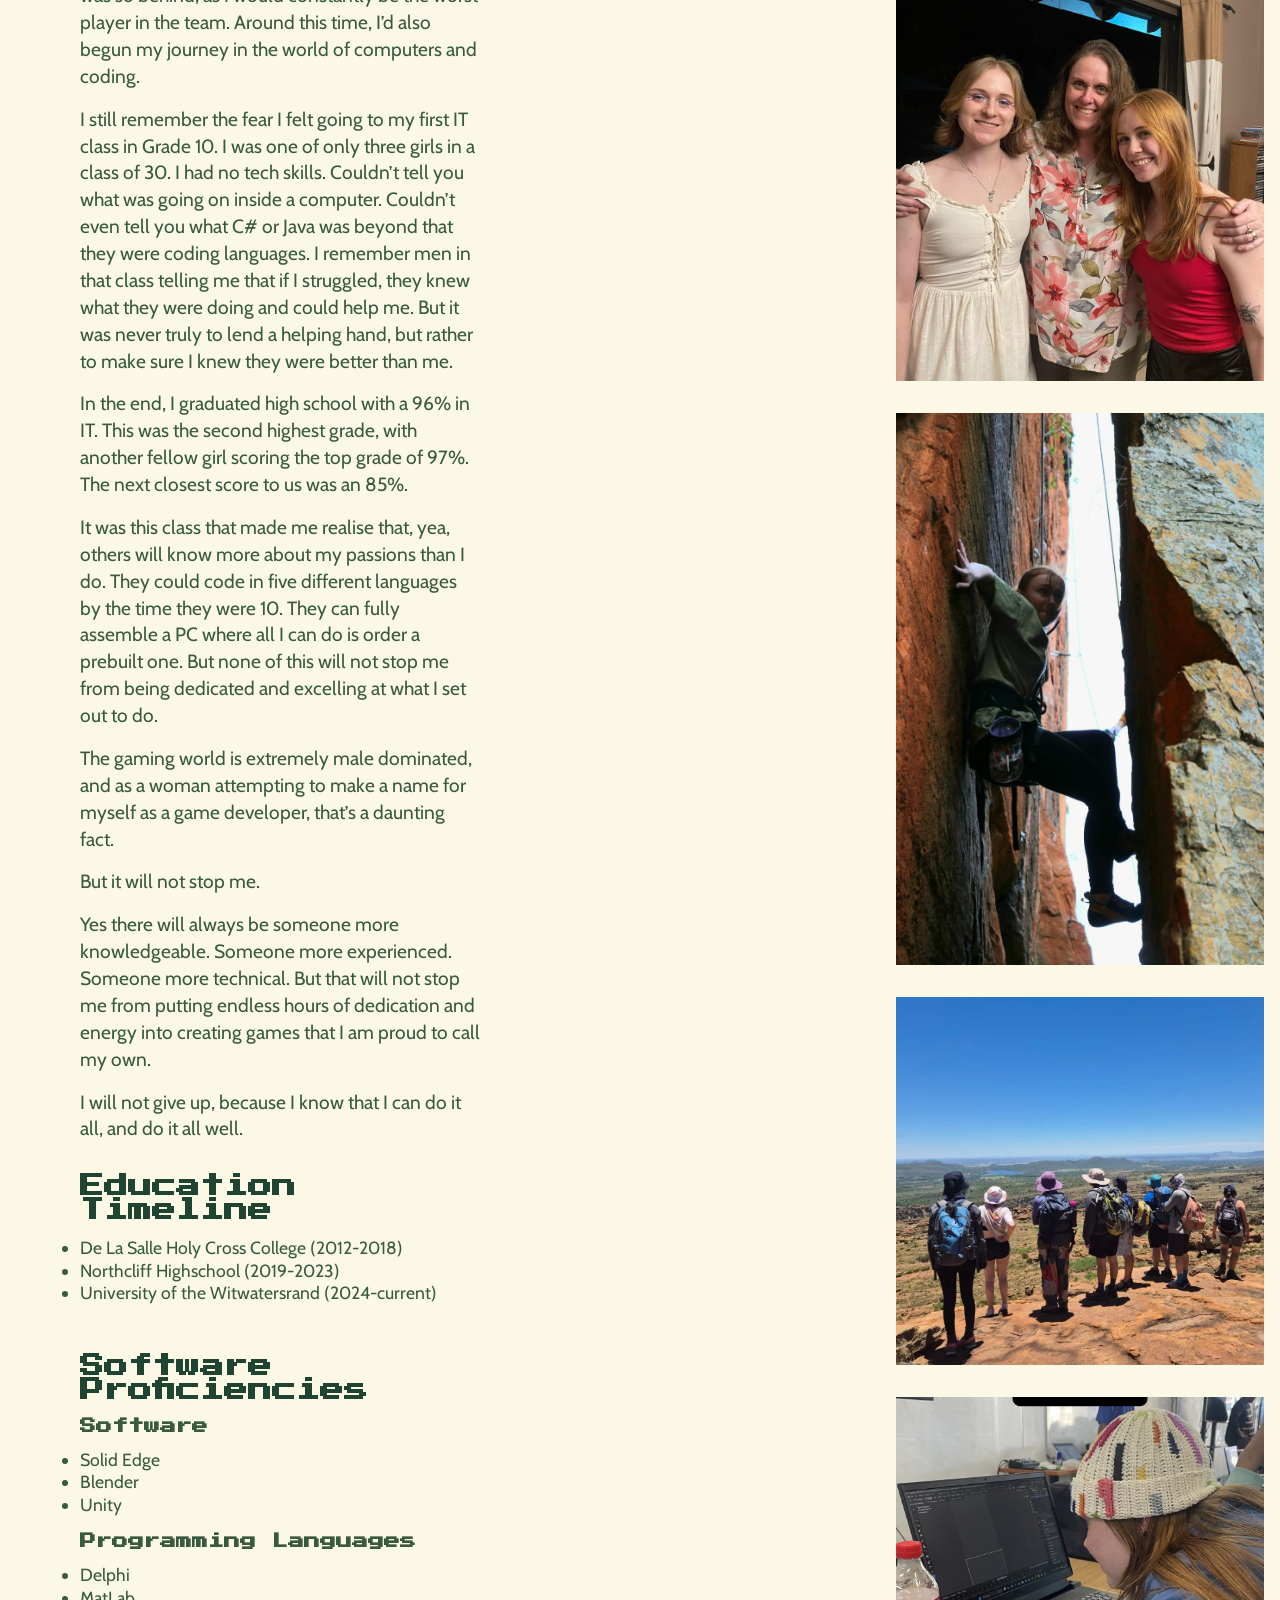
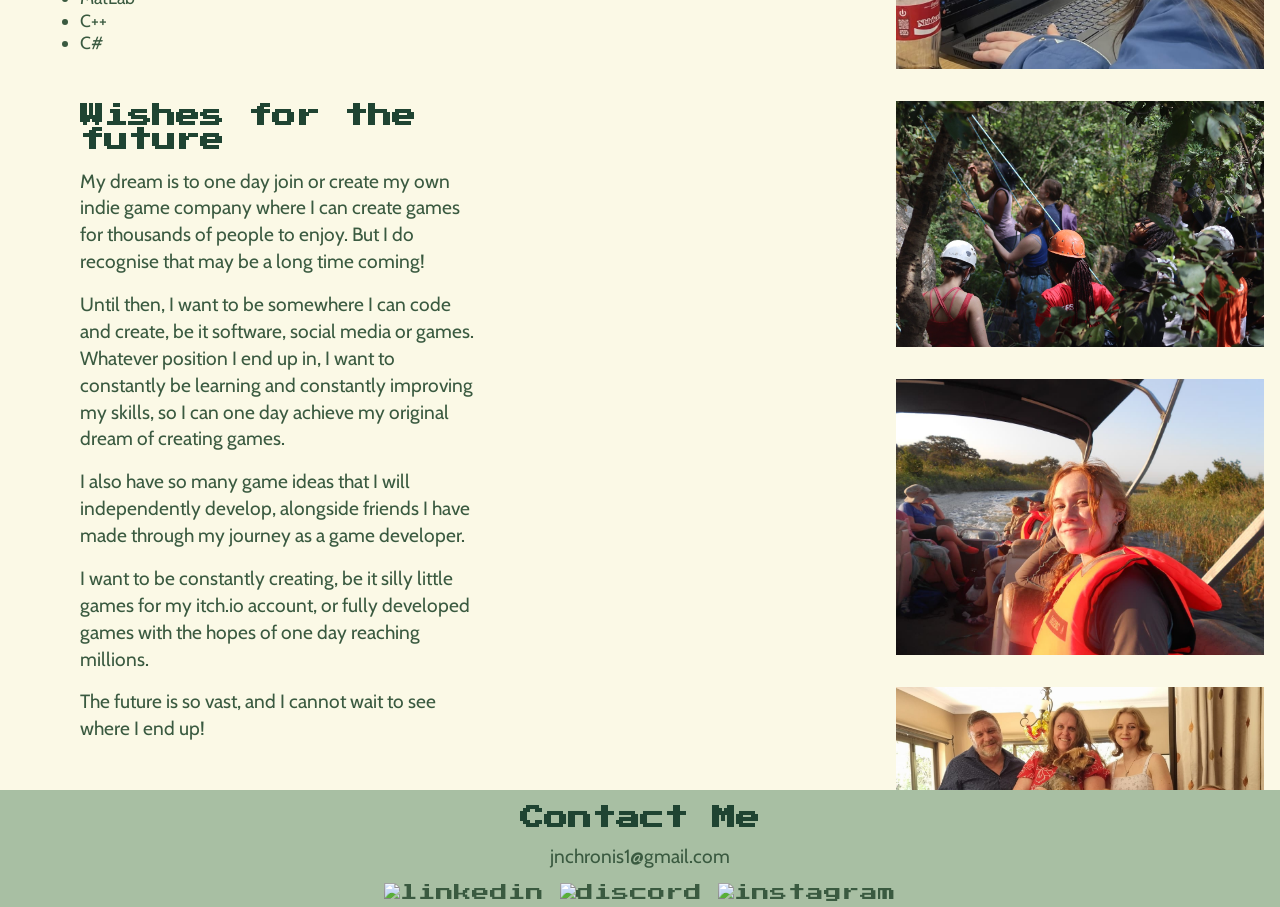
==== commit 1f3fd0d9: "Adding fonts to all pages" ====
--- a/HTML/AboutMe.html
+++ b/HTML/AboutMe.html
@@ -3,6 +3,9 @@
 <head>
     <meta charset="UTF-8">
     <meta name="viewport" content="width=device-width, initial-scale=1.0">
+    <link rel="preconnect" href="https://fonts.googleapis.com">
+<link rel="preconnect" href="https://fonts.gstatic.com" crossorigin>
+<link href="https://fonts.googleapis.com/css2?family=Cabin:ital,wght@0,400..700;1,400..700&family=Press+Start+2P&display=swap" rel="stylesheet">
     <link rel="stylesheet" href="../CSS/style.css">
     <script src="../JS/PersistentElements.js" defer></script>
     <script src="../JS/AboutMe.js" defer></script>
--- a/CSS/style.css
+++ b/CSS/style.css
@@ -33,7 +33,7 @@
     --blue-700: #3b5876;
     --blue-900: #2e435e;
 }
-
+/*Colour Themes that will be toggled using localStorage*/
 .theme-green-light {
     --bg-primary: var(--green-300);
     --bg-secondary: var(--cream);
@@ -127,7 +127,6 @@
     font-variation-settings:
     "wdth" 100;
     font-size: 1.2rem;
-
     line-height: 1.4;
     margin-bottom: 1rem;
 }
@@ -139,7 +138,6 @@
     font-variation-settings:
     "wdth" 100;
     font-size: 1.1rem;
-
     line-height: 1.1;
     
 }
@@ -346,16 +344,12 @@
 
 /* ABOUT PAGE */
 
-
-/* Carousel */
 #about-page-body {
     background-color: var(--bg-secondary);
     min-height: 100vh;
     display: grid;
-    
     grid-template-columns: 1fr 400px;
     grid-template-rows: auto 1fr auto;
-
     grid-template-areas:
         "nav nav"
         "content image"
@@ -364,14 +358,10 @@
 
 #about-me-carousel {
     grid-area: image;
-
     height: 100%;
-
     overflow: hidden;
-
     justify-self: end;
     align-self: stretch;
-
     position: relative;
 }
 
@@ -551,7 +541,6 @@
 
 #indiv-boardgame-page-body {
     background-color: var(--bg-secondary);
-   /* min-height: 100vh;*/
     display: grid;
     grid-template-rows: auto auto 1fr auto;
     grid-template-areas:
@@ -591,11 +580,9 @@
     
 }
 
-
 #boardgame-page p {
     margin-bottom: 1rem;
 }
-
 
 .hero-image {
     display: flex;
@@ -793,7 +780,6 @@
 /*INDIVIDUAL GAMEBLOG PAGE*/
 #indiv-gameblog-page-body {
     background-color: var(--bg-secondary);
-   /* min-height: 100vh;*/
     display: grid;
     grid-template-rows: auto auto 1fr auto;
     grid-template-areas:
@@ -946,7 +932,6 @@
 
 /* CARD */
 .project-card {
-   /* background-color:var(--bg-secondary);*/
     width: 25rem;
     height: 18rem;
     display: flex;
@@ -1124,7 +1109,7 @@
     transform: translateY(-2px);
 }
 
-/* RESPONSIVE (TABLET)     */
+/* RESPONSIVE (TABLET)*/
 
 @media (max-width: 1024px) {
 
@@ -1141,7 +1126,7 @@
         font-size: 1.1rem;
     }
 
-    /* GLOBAL PAGE PADDING RELIEF */
+    /* GLOBAL PAGE PADDING*/
     #boardgame-page,
     #videogame-page,
     #blog-page,
@@ -1150,7 +1135,7 @@
         padding-right: 3rem;
     }
 
-    /* HOME PAGE STACK */
+
     #home-page-body {
         grid-template-columns: 1fr;
         grid-template-rows: auto auto auto auto;
